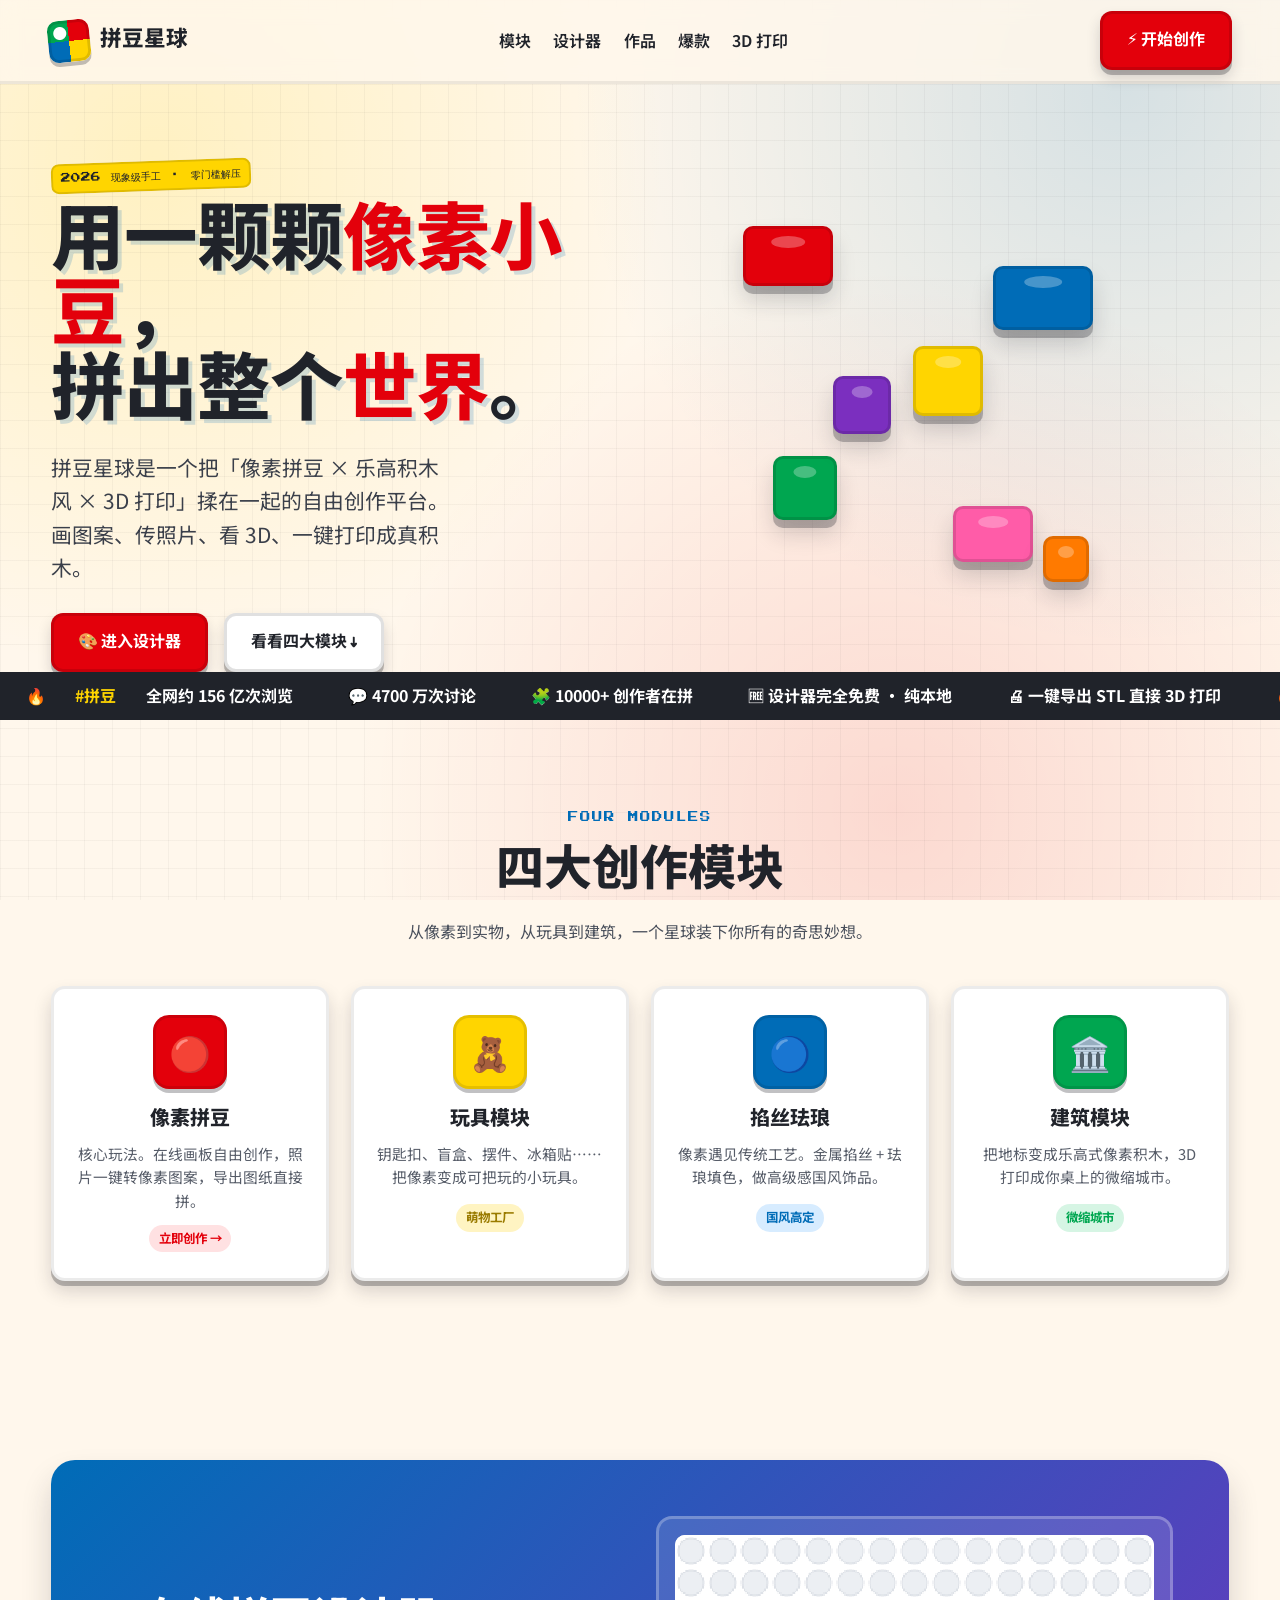
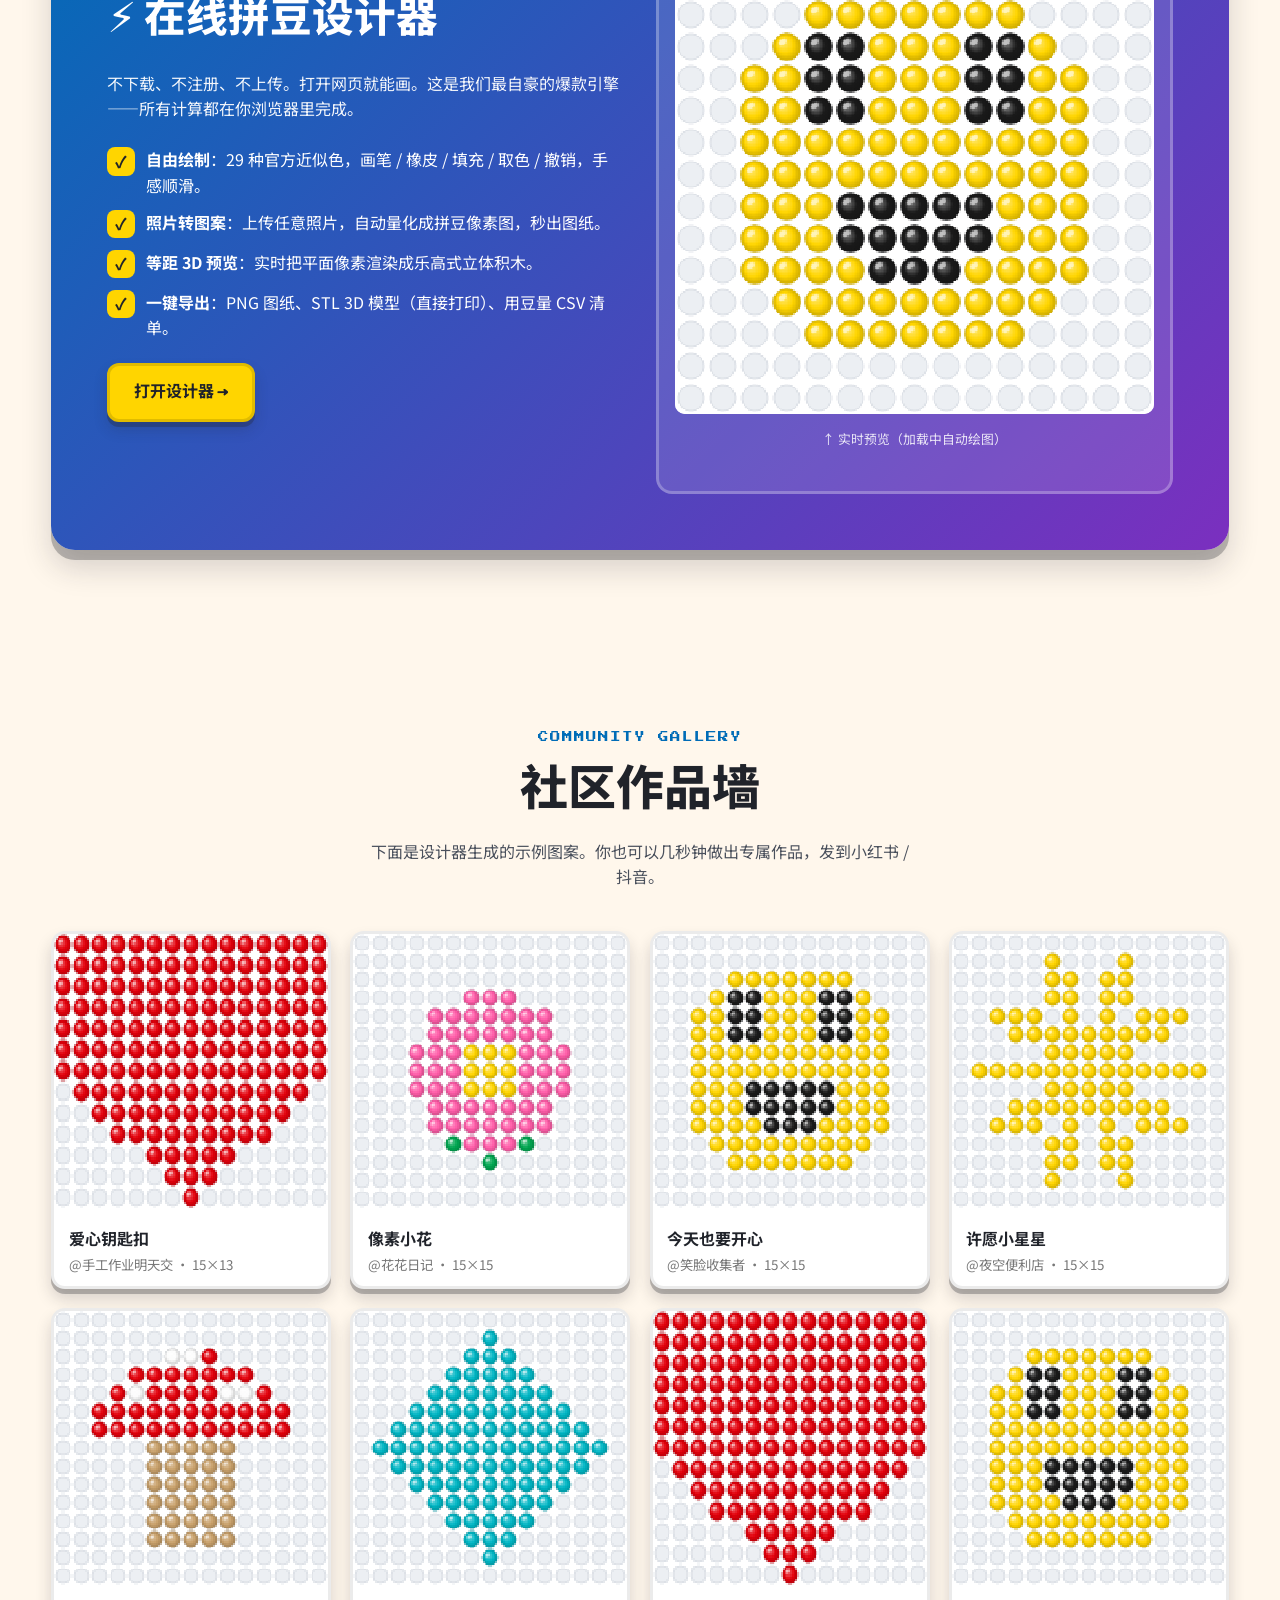
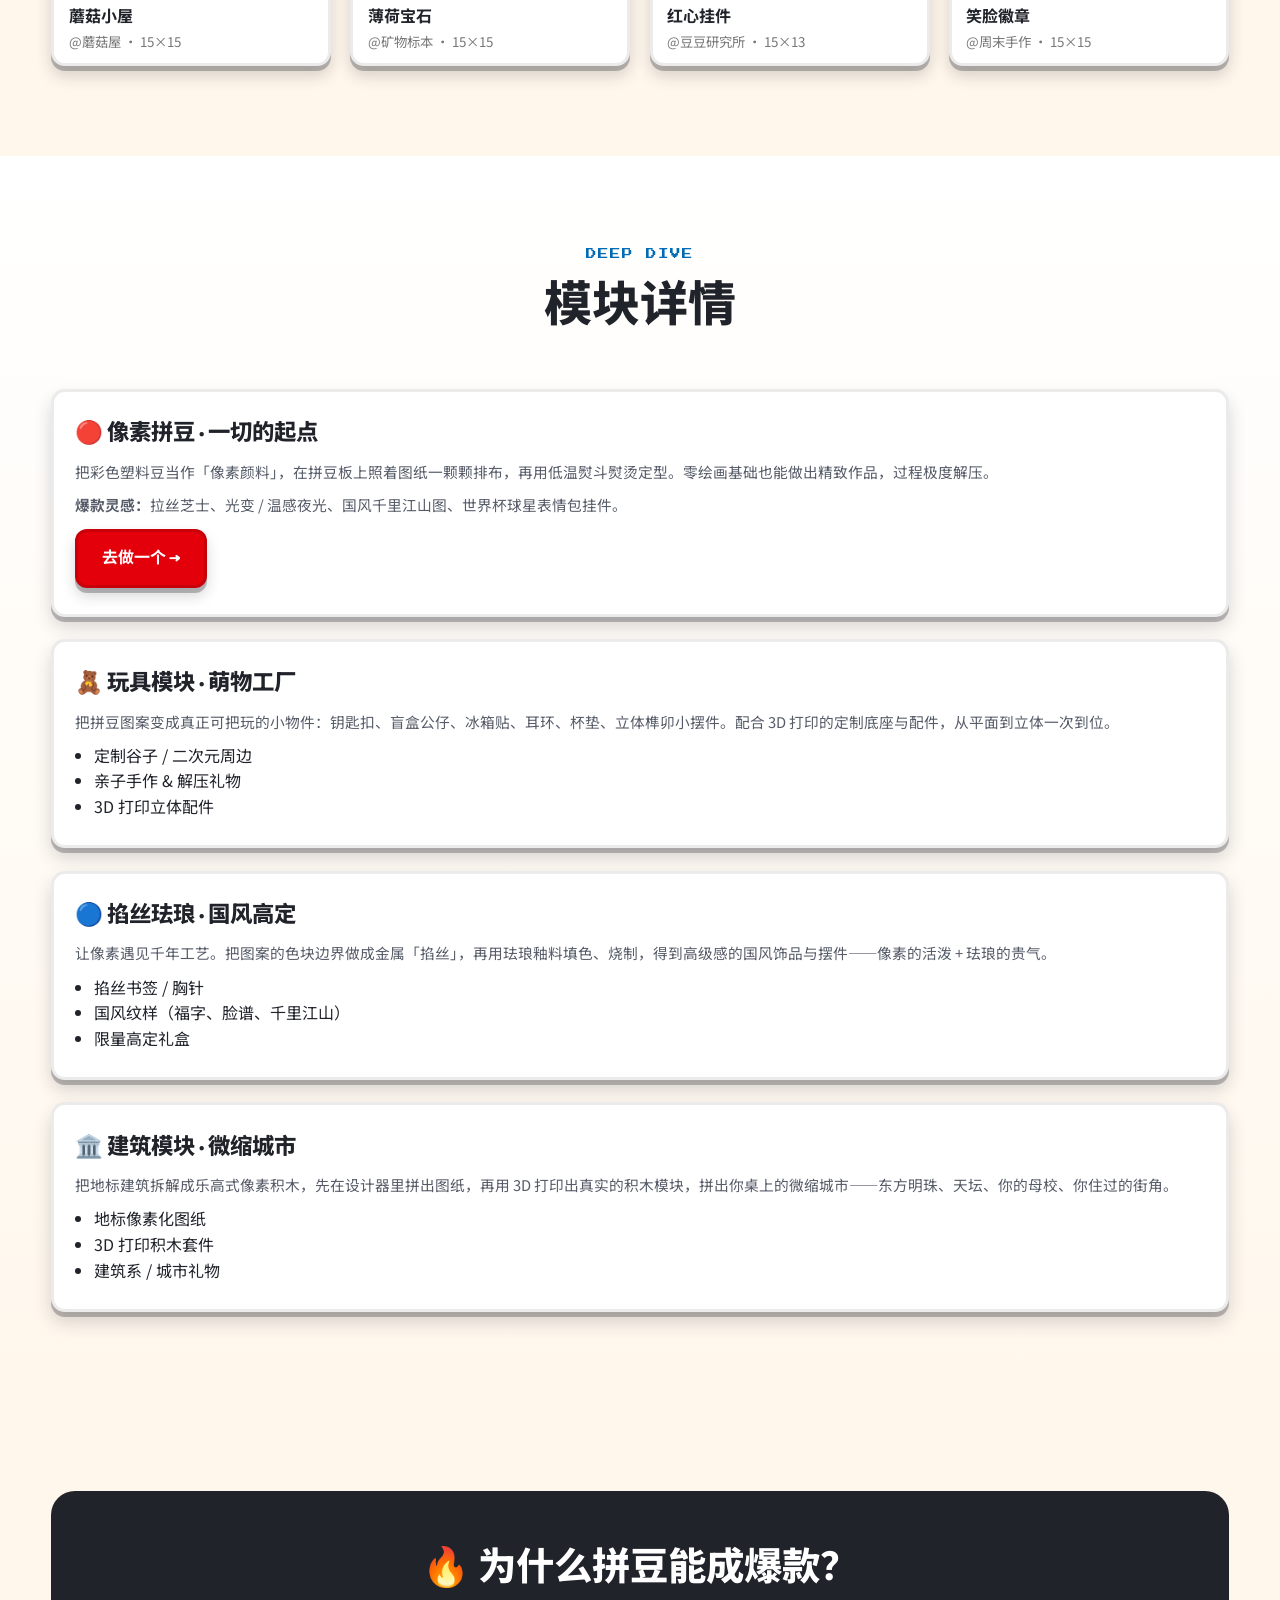
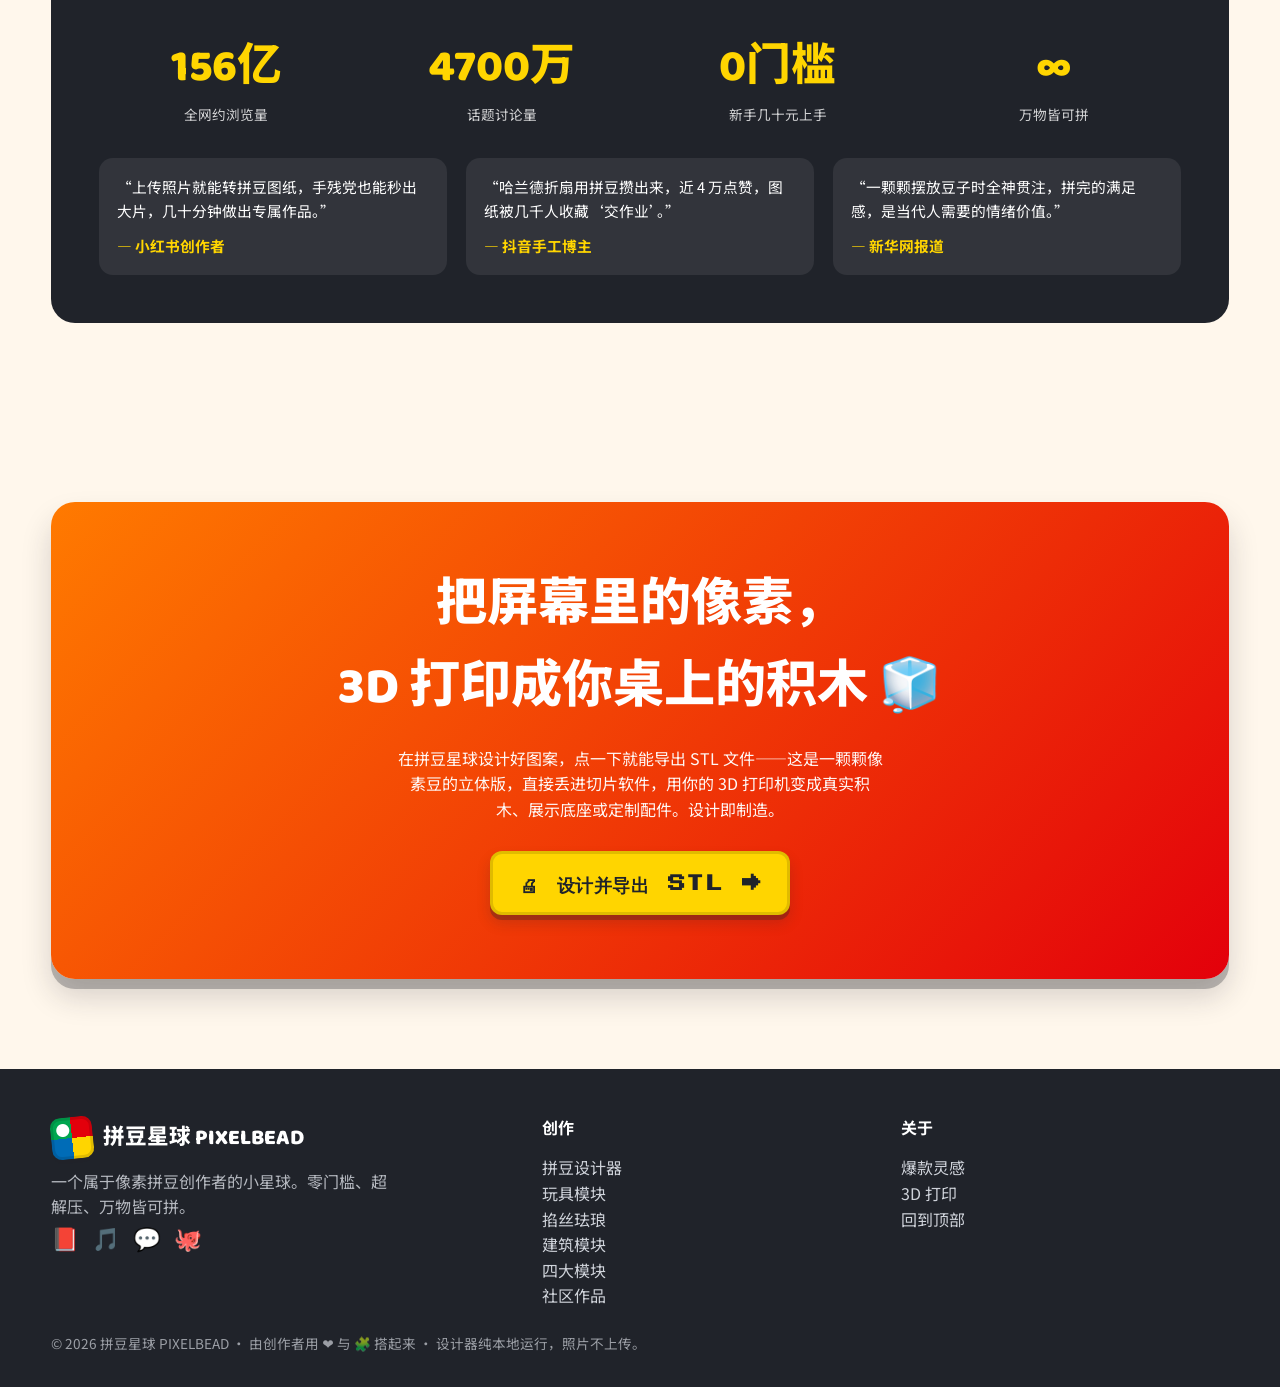
==== 200.html @ 166abf8f "chore: add Surge multi-end deploy (200.html, deploy-surge.mjs, docs)" ====
<!DOCTYPE html>
<html lang="zh-CN">
<head>
<meta charset="UTF-8">
<meta name="viewport" content="width=device-width, initial-scale=1.0">
<title>拼豆星球 PIXELBEAD · 用像素拼出整个世界</title>
<meta name="description" content="拼豆星球是一个像素拼豆 × 乐高积木风 × 3D 打印的创作者社区。在线设计拼豆图案、照片一键转像素、等距 3D 预览、导出 STL 直接 3D 打印。零门槛、超解压、万物皆可拼。">
<link rel="stylesheet" href="assets/css/style.css">
</head>
<body>

<!-- 导航 -->
<nav class="nav">
  <a class="brand" href="#top"><span class="logo"></span>拼豆星球</a>
  <div class="nav-links">
    <a href="#modules">模块</a>
    <a href="#designer">设计器</a>
    <a href="#gallery">作品</a>
    <a href="#buzz">爆款</a>
    <a href="#cta">3D 打印</a>
  </div>
  <a class="btn btn-red" href="designer.html">⚡ 开始创作</a>
</nav>

<!-- HERO -->
<header class="hero" id="top">
  <div class="wrap hero-grid">
    <div>
      <span class="hero-badge">2026 现象级手工 · 零门槛解压</span>
      <h1>用一颗颗<span class="hl">像素小豆</span>，<br>拼出整个<span class="hl">世界</span>。</h1>
      <p class="lead">拼豆星球是一个把「像素拼豆 × 乐高积木风 × 3D 打印」揉在一起的自由创作平台。画图案、传照片、看 3D、一键打印成真积木。</p>
      <div class="hero-cta">
        <a class="btn btn-red" href="designer.html">🎨 进入设计器</a>
        <a class="btn btn-ghost" href="#modules">看看四大模块 ↓</a>
      </div>
    </div>
    <div class="brick-field" aria-hidden="true">
      <div class="brick b1"></div><div class="brick b2"></div><div class="brick b3"></div>
      <div class="brick b4"></div><div class="brick b5"></div><div class="brick b6"></div>
      <div class="brick b7"></div>
    </div>
  </div>
</header>

<!-- 滚动数据条 -->
<div class="marquee">
  <div class="track">
    <span>🔥 <span class="hot">#拼豆</span> 全网约 156 亿次浏览</span>
    <span>💬 4700 万次讨论</span>
    <span>🧩 10000+ 创作者在拼</span>
    <span>🆓 设计器完全免费 · 纯本地</span>
    <span>🖨 一键导出 STL 直接 3D 打印</span>
    <span>🔥 <span class="hot">#拼豆</span> 全网约 156 亿次浏览</span>
    <span>💬 4700 万次讨论</span>
    <span>🧩 10000+ 创作者在拼</span>
    <span>🆓 设计器完全免费 · 纯本地</span>
    <span>🖨 一键导出 STL 直接 3D 打印</span>
  </div>
</div>

<!-- 四大模块 -->
<section id="modules">
  <div class="wrap">
    <div class="sec-head">
      <div class="kicker">FOUR MODULES</div>
      <h2>四大创作模块</h2>
      <p>从像素到实物，从玩具到建筑，一个星球装下你所有的奇思妙想。</p>
    </div>
    <div class="modules">
      <a class="module m-pixel" href="designer.html">
        <div class="ico">🔴</div>
        <h3>像素拼豆</h3>
        <p>核心玩法。在线画板自由创作，照片一键转像素图案，导出图纸直接拼。</p>
        <span class="tag">立即创作 →</span>
      </a>
      <a class="module m-toy" href="toys.html">
        <div class="ico">🧸</div>
        <h3>玩具模块</h3>
        <p>钥匙扣、盲盒、摆件、冰箱贴……把像素变成可把玩的小玩具。</p>
        <span class="tag">萌物工厂</span>
      </a>
      <a class="module m-cloisonne" href="cloisonne.html">
        <div class="ico">🔵</div>
        <h3>掐丝珐琅</h3>
        <p>像素遇见传统工艺。金属掐丝 + 珐琅填色，做高级感国风饰品。</p>
        <span class="tag">国风高定</span>
      </a>
      <a class="module m-arch" href="architecture.html">
        <div class="ico">🏛️</div>
        <h3>建筑模块</h3>
        <p>把地标变成乐高式像素积木，3D 打印成你桌上的微缩城市。</p>
        <span class="tag">微缩城市</span>
      </a>
    </div>
  </div>
</section>

<!-- 设计器预告 -->
<section id="designer">
  <div class="wrap">
    <div class="teaser">
      <div>
        <h2>⚡ 在线拼豆设计器</h2>
        <p>不下载、不注册、不上传。打开网页就能画。这是我们最自豪的爆款引擎——所有计算都在你浏览器里完成。</p>
        <ul class="feat">
          <li><span class="ck">✓</span><div><b>自由绘制</b>：29 种官方近似色，画笔 / 橡皮 / 填充 / 取色 / 撤销，手感顺滑。</div></li>
          <li><span class="ck">✓</span><div><b>照片转图案</b>：上传任意照片，自动量化成拼豆像素图，秒出图纸。</div></li>
          <li><span class="ck">✓</span><div><b>等距 3D 预览</b>：实时把平面像素渲染成乐高式立体积木。</div></li>
          <li><span class="ck">✓</span><div><b>一键导出</b>：PNG 图纸、STL 3D 模型（直接打印）、用豆量 CSV 清单。</div></li>
        </ul>
        <a class="btn btn-yellow" href="designer.html" style="margin-top:1.4rem">打开设计器 →</a>
      </div>
      <div class="mock">
        <canvas id="teaserCanvas" width="300" height="300"></canvas>
        <p style="text-align:center;font-size:.8rem;opacity:.85;margin-top:.5rem">↑ 实时预览（加载中自动绘图）</p>
      </div>
    </div>
  </div>
</section>

<!-- 画廊 -->
<section id="gallery">
  <div class="wrap">
    <div class="sec-head">
      <div class="kicker">COMMUNITY GALLERY</div>
      <h2>社区作品墙</h2>
      <p>下面是设计器生成的示例图案。你也可以几秒钟做出专属作品，发到小红书 / 抖音。</p>
    </div>
    <div class="gallery" id="gallery-grid"></div>
  </div>
</section>

<!-- 模块详情 -->
<section id="detail" style="background:linear-gradient(180deg,#fff,#fff7ec);">
  <div class="wrap">
    <div class="sec-head"><div class="kicker">DEEP DIVE</div><h2>模块详情</h2></div>

    <div class="module" id="detail-pixel" style="text-align:left;margin-bottom:1.4rem">
      <h3 style="font-family:var(--font-disp);font-size:1.4rem">🔴 像素拼豆 · 一切的起点</h3>
      <p style="min-height:auto">把彩色塑料豆当作「像素颜料」，在拼豆板上照着图纸一颗颗排布，再用低温熨斗熨烫定型。零绘画基础也能做出精致作品，过程极度解压。</p>
      <p style="min-height:auto;margin-top:.6rem"><b>爆款灵感：</b>拉丝芝士、光变 / 温感夜光、国风千里江山图、世界杯球星表情包挂件。</p>
      <a class="btn btn-red" href="designer.html" style="margin-top:.8rem">去做一个 →</a>
    </div>

    <div class="module" id="detail-toy" style="text-align:left;margin-bottom:1.4rem">
      <h3 style="font-family:var(--font-disp);font-size:1.4rem">🧸 玩具模块 · 萌物工厂</h3>
      <p style="min-height:auto">把拼豆图案变成真正可把玩的小物件：钥匙扣、盲盒公仔、冰箱贴、耳环、杯垫、立体榫卯小摆件。配合 3D 打印的定制底座与配件，从平面到立体一次到位。</p>
      <ul style="margin:.6rem 0 0 1.2rem"><li>定制谷子 / 二次元周边</li><li>亲子手作 & 解压礼物</li><li>3D 打印立体配件</li></ul>
    </div>

    <div class="module" id="detail-cloisonne" style="text-align:left;margin-bottom:1.4rem">
      <h3 style="font-family:var(--font-disp);font-size:1.4rem">🔵 掐丝珐琅 · 国风高定</h3>
      <p style="min-height:auto">让像素遇见千年工艺。把图案的色块边界做成金属「掐丝」，再用珐琅釉料填色、烧制，得到高级感的国风饰品与摆件——像素的活泼 + 珐琅的贵气。</p>
      <ul style="margin:.6rem 0 0 1.2rem"><li>掐丝书签 / 胸针</li><li>国风纹样（福字、脸谱、千里江山）</li><li>限量高定礼盒</li></ul>
    </div>

    <div class="module" id="detail-arch" style="text-align:left">
      <h3 style="font-family:var(--font-disp);font-size:1.4rem">🏛️ 建筑模块 · 微缩城市</h3>
      <p style="min-height:auto">把地标建筑拆解成乐高式像素积木，先在设计器里拼出图纸，再用 3D 打印出真实的积木模块，拼出你桌上的微缩城市——东方明珠、天坛、你的母校、你住过的街角。</p>
      <ul style="margin:.6rem 0 0 1.2rem"><li>地标像素化图纸</li><li>3D 打印积木套件</li><li>建筑系 / 城市礼物</li></ul>
    </div>
  </div>
</section>

<!-- 社媒爆款 -->
<section id="buzz">
  <div class="wrap">
    <div class="buzz">
      <h2>🔥 为什么拼豆能成爆款？</h2>
      <div class="stats">
        <div><div class="num">156亿</div><div class="lbl">全网约浏览量</div></div>
        <div><div class="num">4700万</div><div class="lbl">话题讨论量</div></div>
        <div><div class="num">0门槛</div><div class="lbl">新手几十元上手</div></div>
        <div><div class="num">∞</div><div class="lbl">万物皆可拼</div></div>
      </div>
      <div class="quotes">
        <div class="quote">“上传照片就能转拼豆图纸，手残党也能秒出大片，几十分钟做出专属作品。”<div class="who">— 小红书创作者</div></div>
        <div class="quote">“哈兰德折扇用拼豆攒出来，近 4 万点赞，图纸被几千人收藏‘交作业’。”<div class="who">— 抖音手工博主</div></div>
        <div class="quote">“一颗颗摆放豆子时全神贯注，拼完的满足感，是当代人需要的情绪价值。”<div class="who">— 新华网报道</div></div>
      </div>
    </div>
  </div>
</section>

<!-- CTA / 3D 打印 -->
<section id="cta" class="cta">
  <div class="wrap">
    <div class="cta-box">
      <h2>把屏幕里的像素，<br>3D 打印成你桌上的积木 🧊</h2>
      <p>在拼豆星球设计好图案，点一下就能导出 STL 文件——这是一颗颗像素豆的立体版，直接丢进切片软件，用你的 3D 打印机变成真实积木、展示底座或定制配件。设计即制造。</p>
      <a class="btn btn-yellow btn-pixel" href="designer.html">🖨 设计并导出 STL →</a>
    </div>
  </div>
</section>

<!-- 页脚 -->
<footer>
  <div class="wrap foot-grid">
    <div>
      <div class="brand" style="color:#fff;margin-bottom:.6rem"><span class="logo"></span>拼豆星球 PIXELBEAD</div>
      <p style="max-width:38ch;opacity:.85">一个属于像素拼豆创作者的小星球。零门槛、超解压、万物皆可拼。</p>
      <div class="foot-social"><span>📕</span><span>🎵</span><span>💬</span><span>🐙</span></div>
    </div>
    <div>
      <h4>创作</h4>
      <p><a href="designer.html">拼豆设计器</a></p>
      <p><a href="toys.html">玩具模块</a></p>
      <p><a href="cloisonne.html">掐丝珐琅</a></p>
      <p><a href="architecture.html">建筑模块</a></p>
      <p><a href="#modules">四大模块</a></p>
      <p><a href="#gallery">社区作品</a></p>
    </div>
    <div>
      <h4>关于</h4>
      <p><a href="#buzz">爆款灵感</a></p>
      <p><a href="#cta">3D 打印</a></p>
      <p><a href="#top">回到顶部</a></p>
    </div>
  </div>
  <div class="wrap"><p class="small">© 2026 拼豆星球 PIXELBEAD · 由创作者用 ❤ 与 🧩 搭起来 · 设计器纯本地运行，照片不上传。</p></div>
</footer>

<script src="assets/js/bead-core.js"></script>
<script src="assets/js/patterns.js"></script>
<script src="assets/js/main.js"></script>
</body>
</html>
---- assets/css/style.css ----
/* =========================================================
   拼豆星球 PIXELBEAD — 乐高积木风主题
   ========================================================= */
@import url('https://fonts.googleapis.com/css2?family=Baloo+2:wght@500;600;700;800&family=Noto+Sans+SC:wght@400;500;700;900&family=Press+Start+2P&display=swap');

:root{
  /* 积木主色板 */
  --brick-red:    #E3000B;
  --brick-yellow: #FFD500;
  --brick-blue:   #006CB7;
  --brick-green:  #00A650;
  --brick-orange: #FF7A00;
  --brick-pink:   #FF5CA8;
  --brick-purple: #7B2FBF;
  --brick-cyan:   #00B6C4;
  --ink:          #20232A;
  --paper:        #FFF7EC;
  --paper-2:      #FFEFD6;
  --cream:        #FFF1D6;
  --shadow:       rgba(32,35,42,.18);
  --shadow-hard:  rgba(32,35,42,.28);

  --radius: 14px;
  --font-disp: 'Baloo 2','Noto Sans SC',system-ui,sans-serif;
  --font-body: 'Noto Sans SC',system-ui,'PingFang SC','Microsoft YaHei',sans-serif;
  --font-pixel: 'Press Start 2P',monospace;
}

*{ box-sizing:border-box; margin:0; padding:0; }
html{ scroll-behavior:smooth; }
body{
  font-family:var(--font-body);
  color:var(--ink);
  background:
    radial-gradient(circle at 12% 18%, rgba(255,213,0,.18), transparent 38%),
    radial-gradient(circle at 88% 10%, rgba(0,108,183,.16), transparent 40%),
    radial-gradient(circle at 70% 90%, rgba(227,0,11,.12), transparent 45%),
    var(--paper);
  background-attachment:fixed;
  line-height:1.6;
  overflow-x:hidden;
}
/* 像素网格底纹 */
body::before{
  content:"";
  position:fixed; inset:0; z-index:-1; pointer-events:none;
  background-image:
    linear-gradient(rgba(32,35,42,.04) 1px, transparent 1px),
    linear-gradient(90deg, rgba(32,35,42,.04) 1px, transparent 1px);
  background-size:28px 28px;
}

a{ color:inherit; text-decoration:none; }
img{ max-width:100%; display:block; }

/* ---------- 通用积木块 ---------- */
.block{
  background:var(--brick-red);
  border-radius:var(--radius);
  border:3px solid rgba(0,0,0,.10);
  box-shadow: 0 6px 0 var(--shadow-hard), 0 10px 18px var(--shadow);
  position:relative;
}
/* 乐高凸点 */
.stud::before, .stud::after{
  content:""; position:absolute; top:8px; width:18px; height:18px;
  background:rgba(255,255,255,.30); border-radius:50%;
  box-shadow:inset 0 2px 3px rgba(0,0,0,.18);
}
.stud::before{ left:18px; } .stud::after{ right:18px; }

/* ---------- 按钮 ---------- */
.btn{
  display:inline-flex; align-items:center; gap:.5em;
  font-family:var(--font-disp); font-weight:700; font-size:1rem;
  padding:.85em 1.5em; border-radius:12px; cursor:pointer;
  border:3px solid rgba(0,0,0,.12); color:#fff;
  background:var(--brick-blue);
  box-shadow:0 5px 0 var(--shadow-hard), 0 8px 14px var(--shadow);
  transition:transform .08s ease, box-shadow .08s ease;
  user-select:none;
}
.btn:hover{ transform:translateY(-2px); }
.btn:active{ transform:translateY(4px); box-shadow:0 1px 0 var(--shadow-hard), 0 3px 6px var(--shadow); }
.btn-red{ background:var(--brick-red); }
.btn-yellow{ background:var(--brick-yellow); color:var(--ink); }
.btn-green{ background:var(--brick-green); }
.btn-orange{ background:var(--brick-orange); }
.btn-ghost{ background:#fff; color:var(--ink); }
.btn-pixel{ font-family:var(--font-pixel); font-size:.72rem; letter-spacing:.5px; }

/* ---------- 导航 ---------- */
.nav{
  position:sticky; top:0; z-index:50;
  display:flex; align-items:center; justify-content:space-between;
  padding:.7rem clamp(1rem,4vw,3rem);
  background:rgba(255,247,236,.85); backdrop-filter:blur(10px);
  border-bottom:3px solid rgba(32,35,42,.08);
}
.brand{ display:flex; align-items:center; gap:.6rem; font-family:var(--font-disp); font-weight:800; font-size:1.35rem; }
.brand .logo{
  width:42px; height:42px; border-radius:10px;
  background:
    radial-gradient(circle at 30% 30%, #fff 0 6px, transparent 7px),
    conic-gradient(var(--brick-red) 0 25%, var(--brick-yellow) 0 50%, var(--brick-blue) 0 75%, var(--brick-green) 0);
  box-shadow:0 4px 0 var(--shadow-hard), inset 0 0 0 3px rgba(0,0,0,.12);
  transform:rotate(-6deg);
}
.nav-links{ display:flex; align-items:center; gap:1.4rem; font-weight:600; }
.nav-links a{ position:relative; padding:.3rem 0; }
.nav-links a:hover{ color:var(--brick-red); }
.nav-toggle{ display:none; }

/* ---------- 容器 ---------- */
.wrap{ width:min(1180px,92vw); margin:0 auto; }
section{ padding:clamp(3rem,7vw,6rem) 0; }

/* ---------- HERO ---------- */
.hero{ position:relative; overflow:hidden; padding-top:clamp(3rem,6vw,5rem); }
.hero-grid{
  display:grid; grid-template-columns:1.1fr .9fr; gap:2rem; align-items:center;
}
.hero h1{
  font-family:var(--font-disp); font-weight:800;
  font-size:clamp(2.6rem,6vw,4.6rem); line-height:1.02; letter-spacing:-1px;
  text-shadow:4px 4px 0 rgba(0,108,183,.18);
}
.hero h1 .hl{ color:var(--brick-red); }
.hero p.lead{ font-size:clamp(1.05rem,2vw,1.3rem); margin:1.2rem 0 1.8rem; color:#3a3f4a; max-width:34ch; }
.hero-cta{ display:flex; gap:1rem; flex-wrap:wrap; }
.hero-badge{
  display:inline-block; font-family:var(--font-pixel); font-size:.62rem;
  background:var(--brick-yellow); color:var(--ink); padding:.5em .8em; border-radius:8px;
  border:2px solid rgba(0,0,0,.12); transform:rotate(-2deg); margin-bottom:1rem;
}

/* 漂浮积木 */
.brick-field{ position:relative; height:420px; }
.brick{ position:absolute; border-radius:10px; border:3px solid rgba(0,0,0,.12);
  box-shadow:0 8px 0 var(--shadow-hard), 0 14px 22px var(--shadow); }
.brick::after{ content:""; position:absolute; top:7px; left:50%; transform:translateX(-50%);
  width:40%; height:12px; background:rgba(255,255,255,.28); border-radius:50%; }
.b1{ width:90px; height:60px; background:var(--brick-red); top:20px; left:30px; animation:float1 6s ease-in-out infinite; }
.b2{ width:70px; height:70px; background:var(--brick-yellow); top:140px; left:200px; animation:float2 7s ease-in-out infinite; }
.b3{ width:100px; height:64px; background:var(--brick-blue); top:60px; left:280px; animation:float1 5.5s ease-in-out infinite reverse; }
.b4{ width:64px; height:64px; background:var(--brick-green); top:250px; left:60px; animation:float2 6.5s ease-in-out infinite; }
.b5{ width:80px; height:56px; background:var(--brick-pink); top:300px; left:240px; animation:float1 6.8s ease-in-out infinite; }
.b6{ width:58px; height:58px; background:var(--brick-purple); top:170px; left:120px; animation:float2 5s ease-in-out infinite reverse; }
.b7{ width:46px; height:46px; background:var(--brick-orange); top:330px; left:330px; animation:float1 7.5s ease-in-out infinite; }
@keyframes float1{ 0%,100%{ transform:translateY(0) rotate(-4deg);} 50%{ transform:translateY(-22px) rotate(4deg);} }
@keyframes float2{ 0%,100%{ transform:translateY(0) rotate(3deg);} 50%{ transform:translateY(18px) rotate(-5deg);} }

/* 滚动数据条 */
.marquee{ background:var(--ink); color:#fff; overflow:hidden; padding:.7rem 0; white-space:nowrap; }
.marquee .track{ display:inline-block; animation:scroll 22s linear infinite; font-weight:700; }
.marquee .track span{ margin:0 1.6rem; }
.marquee .hot{ color:var(--brick-yellow); }
@keyframes scroll{ from{ transform:translateX(0);} to{ transform:translateX(-50%);} }

/* ---------- 区块标题 ---------- */
.sec-head{ text-align:center; margin-bottom:2.6rem; }
.sec-head .kicker{ font-family:var(--font-pixel); font-size:.66rem; color:var(--brick-blue); letter-spacing:1px; }
.sec-head h2{ font-family:var(--font-disp); font-weight:800; font-size:clamp(1.9rem,4vw,3rem); margin:.5rem 0; }
.sec-head p{ color:#4a505c; max-width:60ch; margin:.4rem auto 0; }

/* ---------- 模块卡片 ---------- */
.modules{ display:grid; grid-template-columns:repeat(4,1fr); gap:1.4rem; }
.module{
  background:#fff; border-radius:var(--radius); border:3px solid rgba(0,0,0,.08);
  padding:1.6rem 1.3rem; text-align:center; cursor:pointer;
  box-shadow:0 5px 0 var(--shadow-hard), 0 10px 18px var(--shadow);
  transition:transform .15s ease, box-shadow .15s ease;
  position:relative; overflow:hidden;
}
.module:hover{ transform:translateY(-6px) rotate(-.6deg); }
.module .ico{ width:74px; height:74px; margin:0 auto .9rem; border-radius:16px; display:grid; place-items:center;
  font-size:2.1rem; box-shadow:0 4px 0 var(--shadow-hard), inset 0 0 0 3px rgba(0,0,0,.10); }
.module h3{ font-family:var(--font-disp); font-weight:800; font-size:1.25rem; margin-bottom:.4rem; }
.module p{ font-size:.92rem; color:#565c68; min-height:3.4em; }
.module .tag{ display:inline-block; margin-top:.8rem; font-size:.78rem; font-weight:700; padding:.3em .8em; border-radius:20px; }
.m-pixel  .ico{ background:var(--brick-red); color:#fff; }   .m-pixel  .tag{ background:#ffe1e2; color:var(--brick-red); }
.m-toy    .ico{ background:var(--brick-yellow); color:var(--ink);} .m-toy    .tag{ background:#fff4c2; color:#9a7b00; }
.m-cloisonne .ico{ background:var(--brick-blue); color:#fff; }  .m-cloisonne .tag{ background:#d7ecff; color:var(--brick-blue); }
.m-arch   .ico{ background:var(--brick-green); color:#fff; }   .m-arch   .tag{ background:#d6f5e4; color:var(--brick-green); }

/* ---------- 设计器预告 ---------- */
.teaser{ background:linear-gradient(135deg,var(--brick-blue),var(--brick-purple)); color:#fff; border-radius:24px;
  padding:clamp(2rem,5vw,3.5rem); display:grid; grid-template-columns:1fr 1fr; gap:2rem; align-items:center;
  box-shadow:0 10px 0 var(--shadow-hard), 0 18px 30px var(--shadow); }
.teaser h2{ font-family:var(--font-disp); font-weight:800; font-size:clamp(1.8rem,3.5vw,2.6rem); }
.teaser p{ margin:1rem 0 1.6rem; opacity:.95; }
.teaser .feat{ list-style:none; display:grid; gap:.7rem; }
.teaser .feat li{ display:flex; gap:.7rem; align-items:flex-start; }
.teaser .feat .ck{ background:var(--brick-yellow); color:var(--ink); border-radius:8px; padding:.1em .5em; font-weight:800; }
.teaser .mock{ background:rgba(255,255,255,.12); border-radius:16px; padding:1rem; border:3px solid rgba(255,255,255,.25); }
.teaser .mock canvas{ width:100%; border-radius:10px; background:#fff; image-rendering:pixelated; }

/* ---------- 画廊 ---------- */
.gallery{ display:grid; grid-template-columns:repeat(4,1fr); gap:1.2rem; }
.art-card{ background:#fff; border-radius:14px; border:3px solid rgba(0,0,0,.08); overflow:hidden;
  box-shadow:0 5px 0 var(--shadow-hard), 0 10px 16px var(--shadow); transition:transform .15s ease; }
.art-card:hover{ transform:translateY(-5px) rotate(.5deg); }
.art-card canvas{ width:100%; image-rendering:pixelated; background:#fafafa; aspect-ratio:1; }
.art-card .meta{ padding:.7rem .9rem; }
.art-card .meta b{ font-family:var(--font-disp); }
.art-card .meta small{ color:#777; display:block; }

/* ---------- 社媒爆款条 ---------- */
.buzz{ background:var(--ink); color:#fff; border-radius:24px; padding:clamp(2rem,5vw,3rem); }
.buzz h2{ font-family:var(--font-disp); font-weight:800; font-size:clamp(1.7rem,3.5vw,2.4rem); text-align:center; }
.buzz .stats{ display:grid; grid-template-columns:repeat(4,1fr); gap:1.4rem; margin:2rem 0; text-align:center; }
.buzz .stats .num{ font-family:var(--font-disp); font-weight:800; font-size:clamp(1.8rem,4vw,2.8rem); color:var(--brick-yellow); }
.buzz .stats .lbl{ font-size:.85rem; opacity:.8; }
.buzz .quotes{ display:grid; grid-template-columns:repeat(3,1fr); gap:1.2rem; }
.quote{ background:rgba(255,255,255,.08); border-radius:14px; padding:1.1rem; font-size:.92rem; }
.quote .who{ margin-top:.7rem; font-weight:700; color:var(--brick-yellow); }

/* ---------- CTA / 3D打印 ---------- */
.cta{ text-align:center; }
.cta-box{ background:linear-gradient(135deg,var(--brick-orange),var(--brick-red)); color:#fff; border-radius:24px;
  padding:clamp(2.4rem,6vw,4rem); box-shadow:0 10px 0 var(--shadow-hard), 0 18px 30px var(--shadow); }
.cta-box h2{ font-family:var(--font-disp); font-weight:800; font-size:clamp(2rem,4.5vw,3.2rem); }
.cta-box p{ max-width:54ch; margin:1rem auto 1.8rem; opacity:.96; }
.cta-box .btn-yellow{ font-size:1.1rem; }

/* ---------- 页脚 ---------- */
footer{ background:var(--ink); color:#cfd3da; padding:3rem 0 2rem; }
.foot-grid{ display:grid; grid-template-columns:1.4fr 1fr 1fr; gap:2rem; }
footer h4{ color:#fff; font-family:var(--font-disp); margin-bottom:.8rem; }
footer a:hover{ color:var(--brick-yellow); }
footer .small{ font-size:.85rem; opacity:.7; margin-top:1.5rem; }
.foot-social{ display:flex; gap:.8rem; font-size:1.4rem; }

/* =========================================================
   设计器页面 designer.html
   ========================================================= */
.designer-nav{ position:sticky; top:0; z-index:30; display:flex; align-items:center; justify-content:space-between;
  padding:.7rem clamp(1rem,3vw,2rem); background:rgba(255,247,236,.92); backdrop-filter:blur(8px);
  border-bottom:3px solid rgba(32,35,42,.08); }
.designer-wrap{ display:grid; grid-template-columns:230px 1fr 320px; gap:1.2rem; padding:1.2rem clamp(1rem,3vw,2rem) 3rem; align-items:start; }
.panel{ background:#fff; border-radius:14px; border:3px solid rgba(0,0,0,.08); padding:1rem;
  box-shadow:0 4px 0 var(--shadow-hard), 0 8px 14px var(--shadow); }
.panel h4{ font-family:var(--font-disp); font-weight:800; font-size:1.05rem; margin-bottom:.7rem; display:flex; align-items:center; gap:.4rem; }
.tool-row{ display:grid; grid-template-columns:repeat(3,1fr); gap:.5rem; margin-bottom:.9rem; }
.tool{ display:flex; flex-direction:column; align-items:center; gap:.2rem; padding:.55rem .2rem; border-radius:10px;
  border:2px solid rgba(0,0,0,.12); background:var(--paper); cursor:pointer; font-size:.72rem; font-weight:700; transition:.1s; }
.tool:hover{ background:var(--paper-2); }
.tool.active{ background:var(--brick-blue); color:#fff; border-color:rgba(0,0,0,.2); }
.tool .gi{ font-size:1.2rem; }

.palette{ display:grid; grid-template-columns:repeat(7,1fr); gap:.35rem; }
.swatch{ aspect-ratio:1; border-radius:8px; cursor:pointer; border:2px solid rgba(0,0,0,.18);
  box-shadow:inset 0 -3px 0 rgba(0,0,0,.18), inset 0 2px 2px rgba(255,255,255,.4); position:relative; }
.swatch.active{ outline:3px solid var(--ink); outline-offset:1px; transform:scale(1.06); }

.preset-row{ display:flex; flex-wrap:wrap; gap:.4rem; }
.preset-chip{ font-size:.74rem; font-weight:700; padding:.35em .7em; border-radius:20px; border:2px solid rgba(0,0,0,.12);
  background:var(--paper); cursor:pointer; }
.preset-chip:hover{ background:var(--brick-yellow); }

.canvas-stage{ background:#fff; border-radius:14px; border:3px solid rgba(0,0,0,.1); padding:1rem;
  box-shadow:0 4px 0 var(--shadow-hard), 0 8px 14px var(--shadow); display:flex; flex-direction:column; align-items:center; gap:.8rem; }
#beadCanvas{ image-rendering:pixelated; border-radius:8px; background:
  repeating-conic-gradient(#f3f3f3 0 25%, #fff 0 50%) 0 0/28px 28px; cursor:crosshair; touch-action:none; max-width:100%; }
.stage-tools{ display:flex; gap:.6rem; flex-wrap:wrap; align-items:center; justify-content:center; }
.mini-select{ font-family:var(--font-body); font-weight:700; padding:.4em .6em; border-radius:8px; border:2px solid rgba(0,0,0,.15); background:#fff; }

.export-list{ display:grid; gap:.6rem; }
.export-btn{ width:100%; text-align:left; display:flex; justify-content:space-between; align-items:center;
  padding:.7em .9em; border-radius:10px; border:2px solid rgba(0,0,0,.12); background:var(--paper); cursor:pointer; font-weight:700; }
.export-btn:hover{ background:var(--brick-green); color:#fff; }
.export-btn small{ opacity:.7; font-weight:500; }

.stat-grid{ display:grid; grid-template-columns:1fr 1fr; gap:.6rem; margin-bottom:1rem; }
.stat{ background:var(--paper); border-radius:10px; padding:.7rem; text-align:center; border:2px solid rgba(0,0,0,.08); }
.stat .n{ font-family:var(--font-disp); font-weight:800; font-size:1.4rem; color:var(--brick-red); }
.stat .l{ font-size:.74rem; color:#666; }

#isoCanvas{ width:100%; background:linear-gradient(180deg,#fbfbff,#eef1f6); border-radius:10px; border:2px solid rgba(0,0,0,.08); }

.bead-table{ width:100%; border-collapse:collapse; font-size:.8rem; margin-top:.6rem; }
.bead-table th,.bead-table td{ padding:.35em .4em; text-align:left; border-bottom:1px solid #eee; }
.bead-table .dot{ display:inline-block; width:12px; height:12px; border-radius:3px; margin-right:.4em; vertical-align:-1px; border:1px solid rgba(0,0,0,.2); }
.hidden-file{ display:none; }

.hint{ font-size:.8rem; color:#777; margin-top:.4rem; }
.toast{ position:fixed; bottom:24px; left:50%; transform:translateX(-50%) translateY(20px); background:var(--ink); color:#fff;
  padding:.8em 1.4em; border-radius:12px; font-weight:700; opacity:0; transition:.25s; z-index:99; pointer-events:none; }
.toast.show{ opacity:1; transform:translateX(-50%) translateY(0); }

/* ---------- 响应式 ---------- */
@media(max-width:960px){
  .hero-grid{ grid-template-columns:1fr; }
  .brick-field{ height:300px; }
  .modules{ grid-template-columns:repeat(2,1fr); }
  .gallery{ grid-template-columns:repeat(2,1fr); }
  .buzz .stats{ grid-template-columns:repeat(2,1fr); }
  .buzz .quotes{ grid-template-columns:1fr; }
  .teaser{ grid-template-columns:1fr; }
  .designer-wrap{ grid-template-columns:1fr; }
  .foot-grid{ grid-template-columns:1fr; }
}
@media(max-width:560px){
  .nav-links{ display:none; }
  .modules{ grid-template-columns:1fr; }
  .gallery{ grid-template-columns:1fr 1fr; }
}

/* 滚动揭示动画 */
.reveal{ opacity:0; transform:translateY(26px); transition:opacity .6s ease, transform .6s ease; }
.reveal.in{ opacity:1; transform:none; }
@media (prefers-reduced-motion: reduce){ .reveal{ opacity:1; transform:none; } }

/* =========================================================
   模块独立页面 module pages
   ========================================================= */
.subhero{ position:relative; overflow:hidden; padding-top:clamp(2rem,5vw,4rem); padding-bottom:clamp(2rem,5vw,4rem); }
.subhero-grid{ display:grid; grid-template-columns:1.05fr .95fr; gap:2rem; align-items:center; }
.subhero .hero-badge{ background:var(--accent,#FFD500); color:var(--ink); }
.subhero h1{ font-family:var(--font-disp); font-weight:800; font-size:clamp(2.2rem,5vw,3.8rem); line-height:1.05; text-shadow:4px 4px 0 rgba(0,108,183,.14); }
.subhero h1 .hl{ color:var(--accent,#E3000B); }
.subhero .lead{ font-size:clamp(1.02rem,2vw,1.22rem); margin:1.1rem 0 1.6rem; color:#3a3f4a; max-width:36ch; }
.subhero-media{ display:flex; justify-content:center; }
.subhero-img{ width:100%; max-width:520px; border-radius:20px; border:3px solid rgba(0,0,0,.1); box-shadow:0 10px 0 var(--shadow-hard), 0 18px 30px var(--shadow); background:#fff; }

.crumb{ font-size:.9rem; font-weight:600; color:#6a7080; padding:1rem 0 0; }
.crumb a:hover{ color:var(--brick-red); }

.art-row{ display:grid; grid-template-columns:repeat(3,1fr); gap:1.4rem; }
.art-fig{ margin:0; background:#fff; border-radius:16px; border:3px solid rgba(0,0,0,.08); overflow:hidden; box-shadow:0 5px 0 var(--shadow-hard), 0 10px 16px var(--shadow); transition:transform .15s ease; }
.art-fig:hover{ transform:translateY(-6px) rotate(-.5deg); }
.art-fig img{ width:100%; display:block; background:#fafafa; }
.art-fig figcaption{ padding:.8rem 1rem; }
.art-fig figcaption b{ font-family:var(--font-disp); font-size:1.05rem; }
.art-fig figcaption small{ display:block; color:#888; margin-top:.2rem; }

.feat-sec{ background:linear-gradient(180deg,#fff,#fff7ec); }
.feat-grid{ display:grid; grid-template-columns:repeat(4,1fr); gap:1.2rem; }
.feat-card{ background:#fff; border-radius:16px; border:3px solid rgba(0,0,0,.08); padding:1.4rem 1.2rem; box-shadow:0 5px 0 var(--shadow-hard), 0 10px 16px var(--shadow); }
.feat-card .ico{ font-size:2rem; }
.feat-card h3{ font-family:var(--font-disp); font-weight:800; margin:.5rem 0 .4rem; font-size:1.15rem; }
.feat-card p{ font-size:.92rem; color:#565c68; }

@media(max-width:960px){
  .subhero-grid{ grid-template-columns:1fr; }
  .art-row{ grid-template-columns:1fr 1fr; }
  .feat-grid{ grid-template-columns:1fr 1fr; }
}
@media(max-width:560px){
  .art-row{ grid-template-columns:1fr; }
  .feat-grid{ grid-template-columns:1fr; }
}
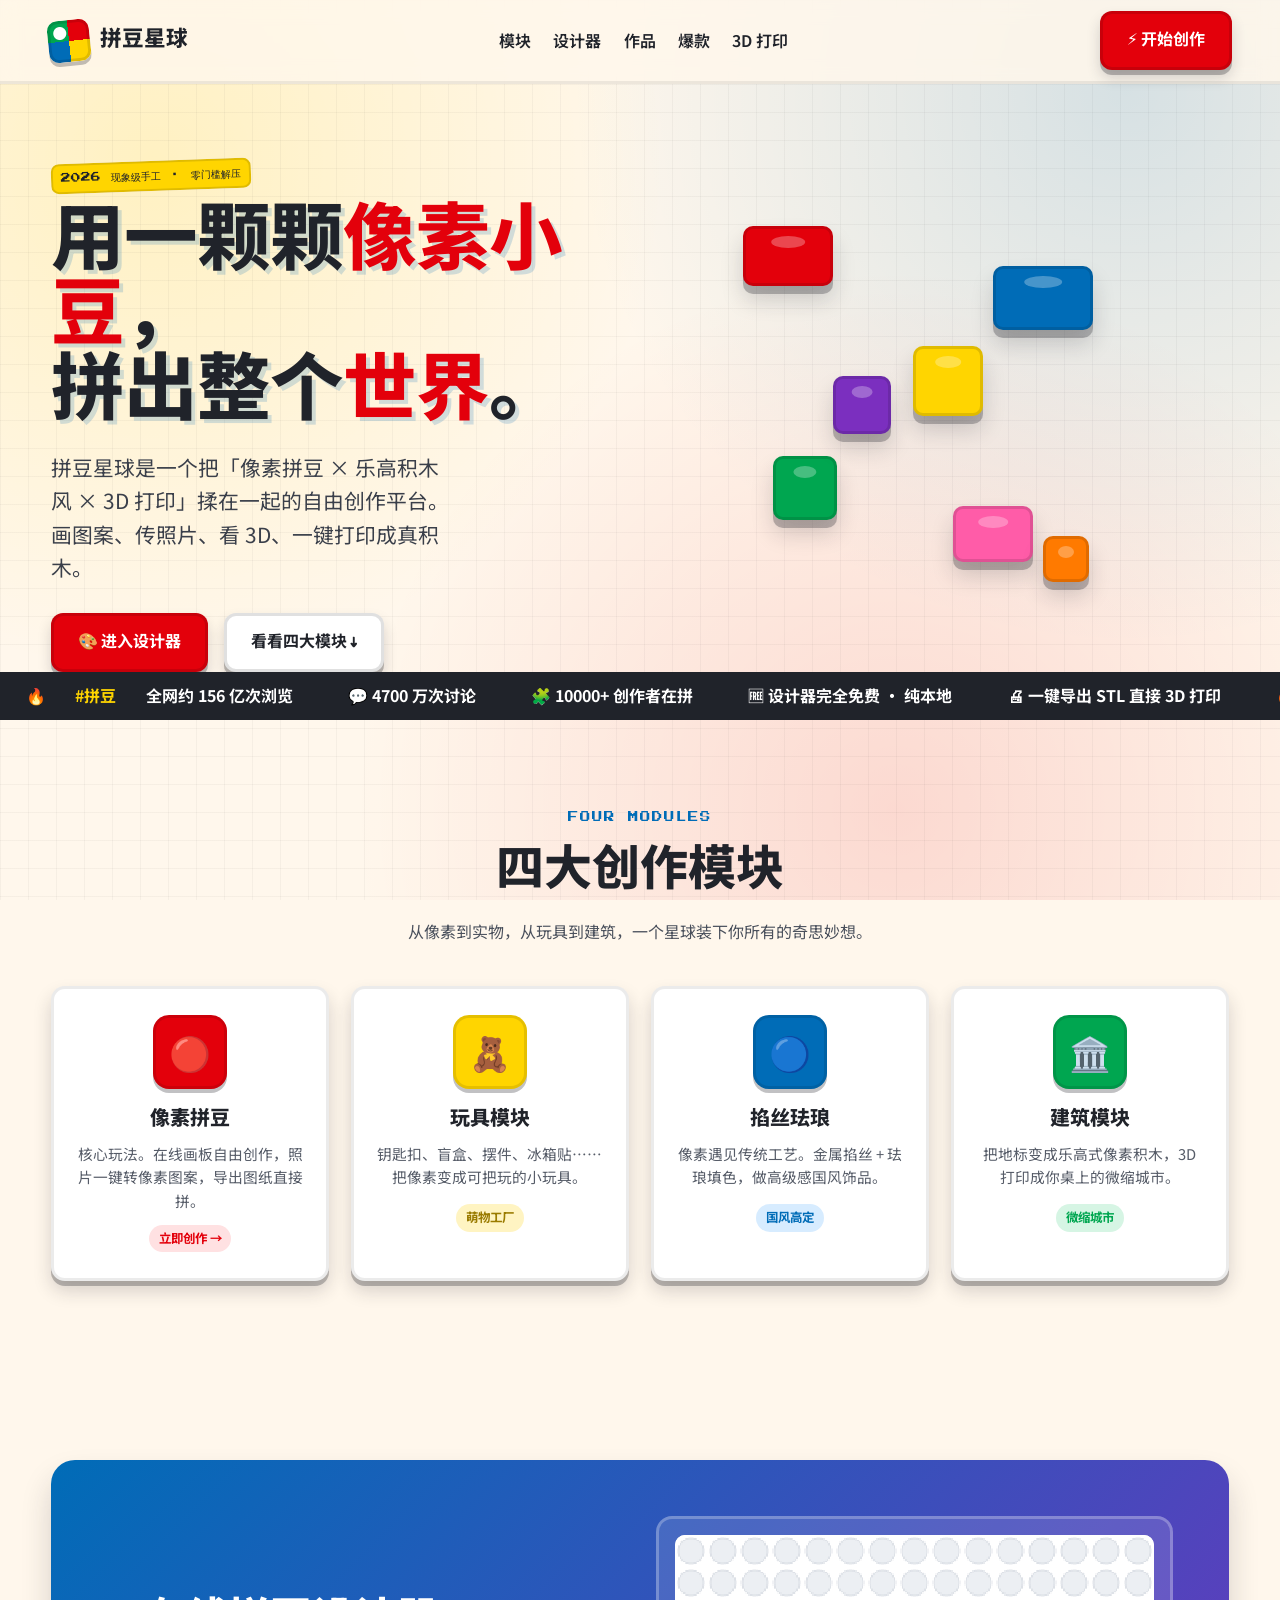
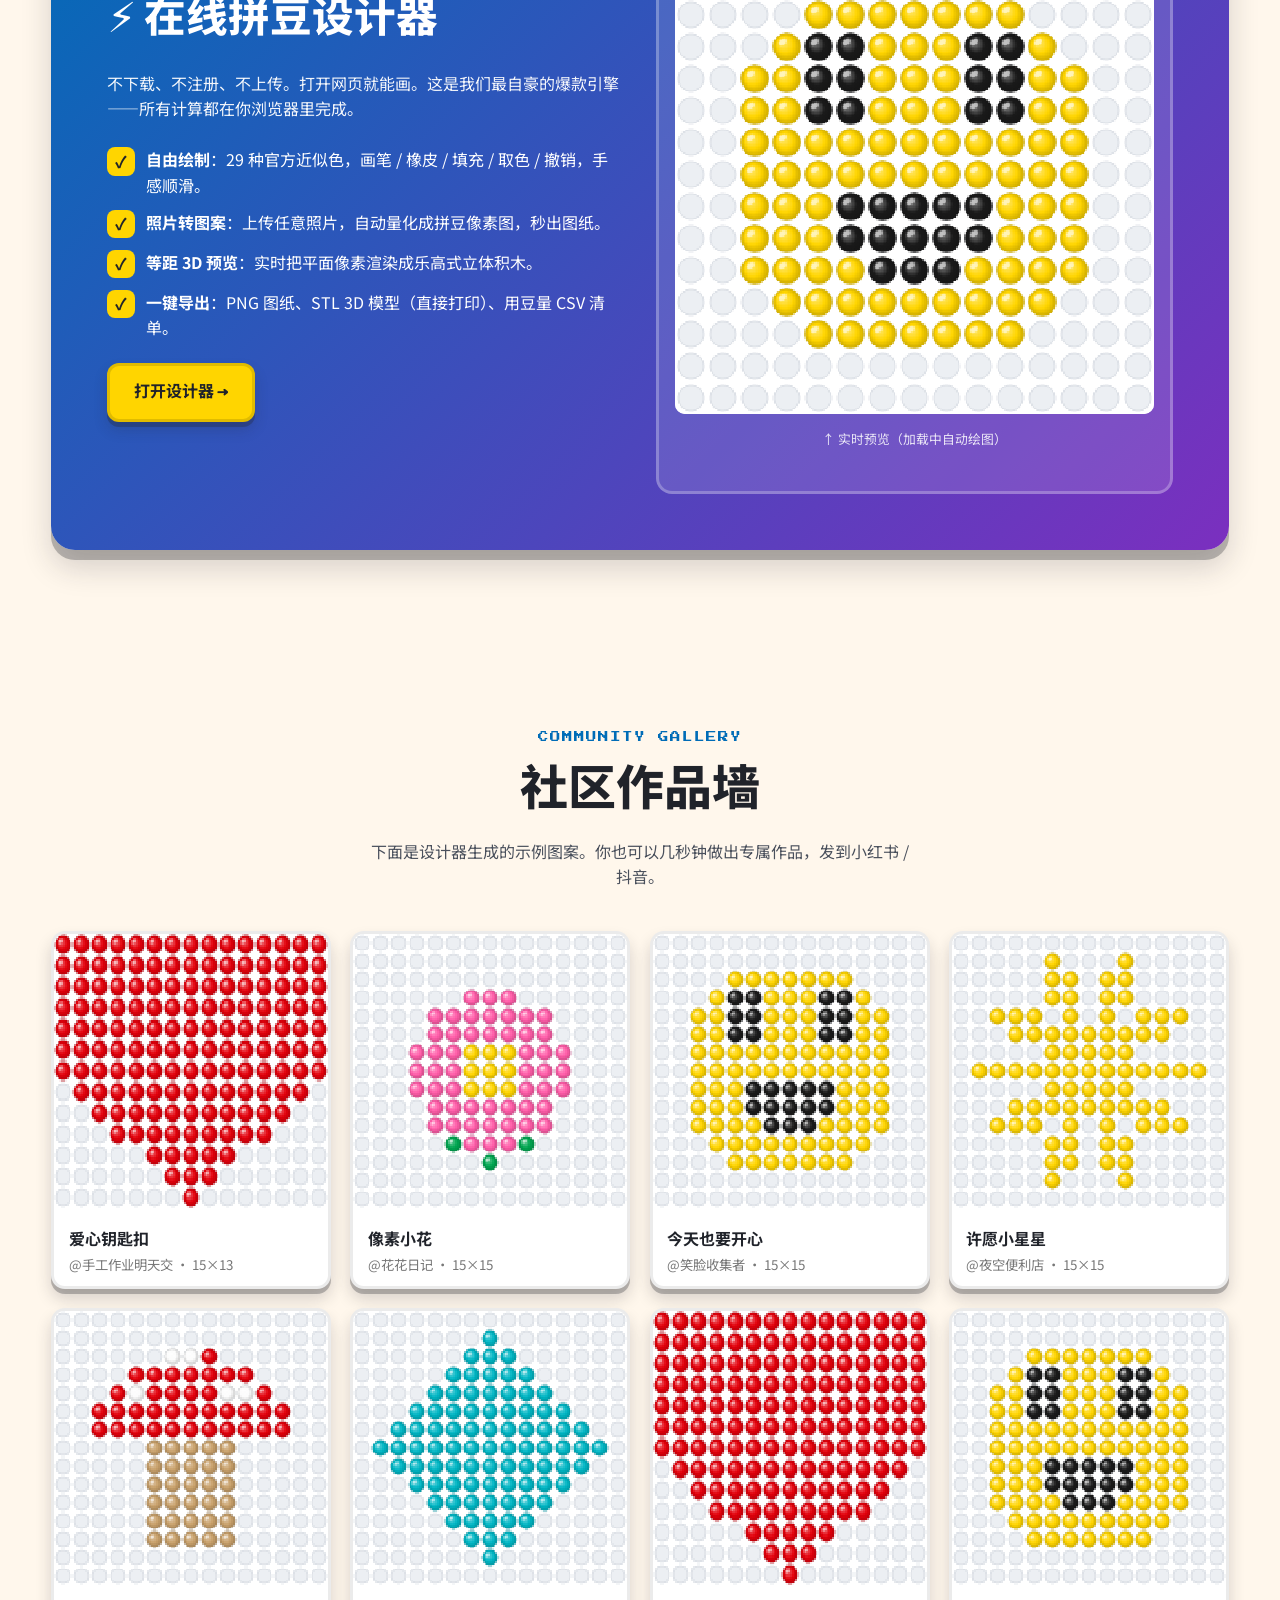
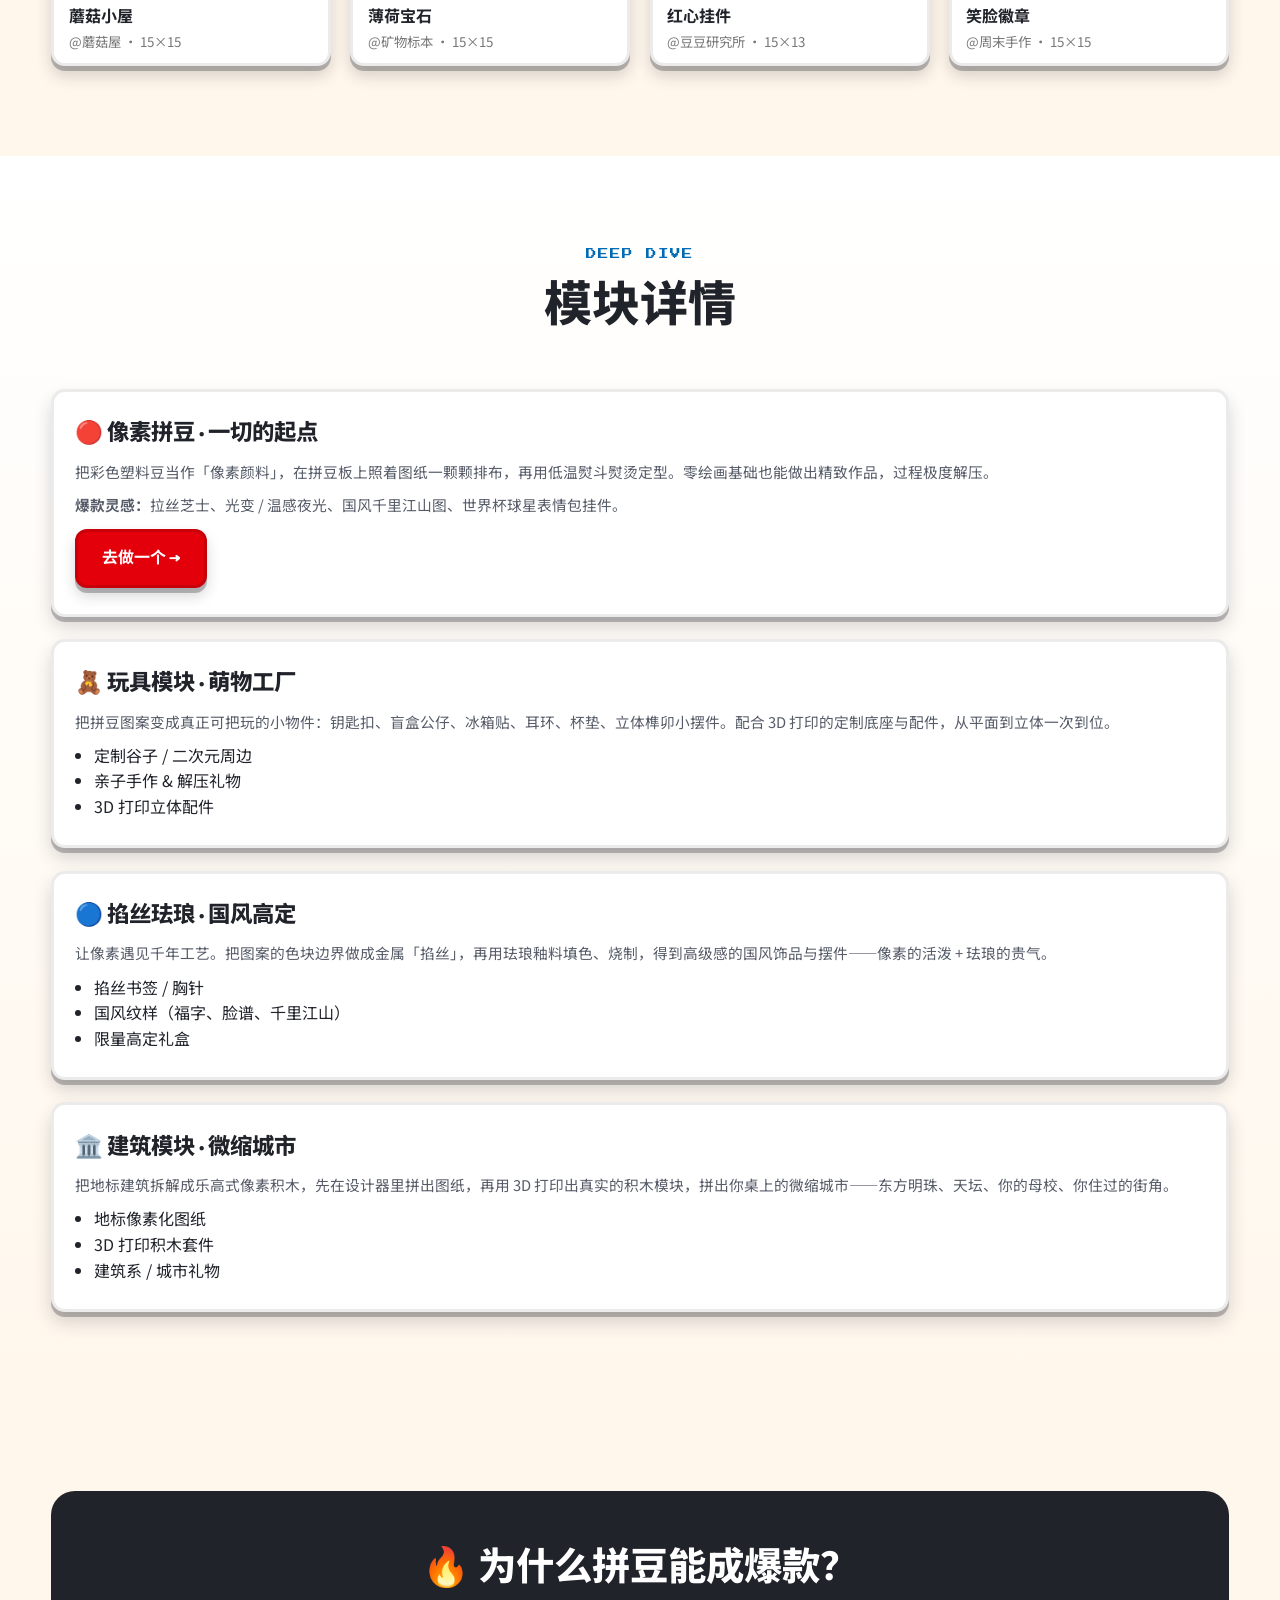
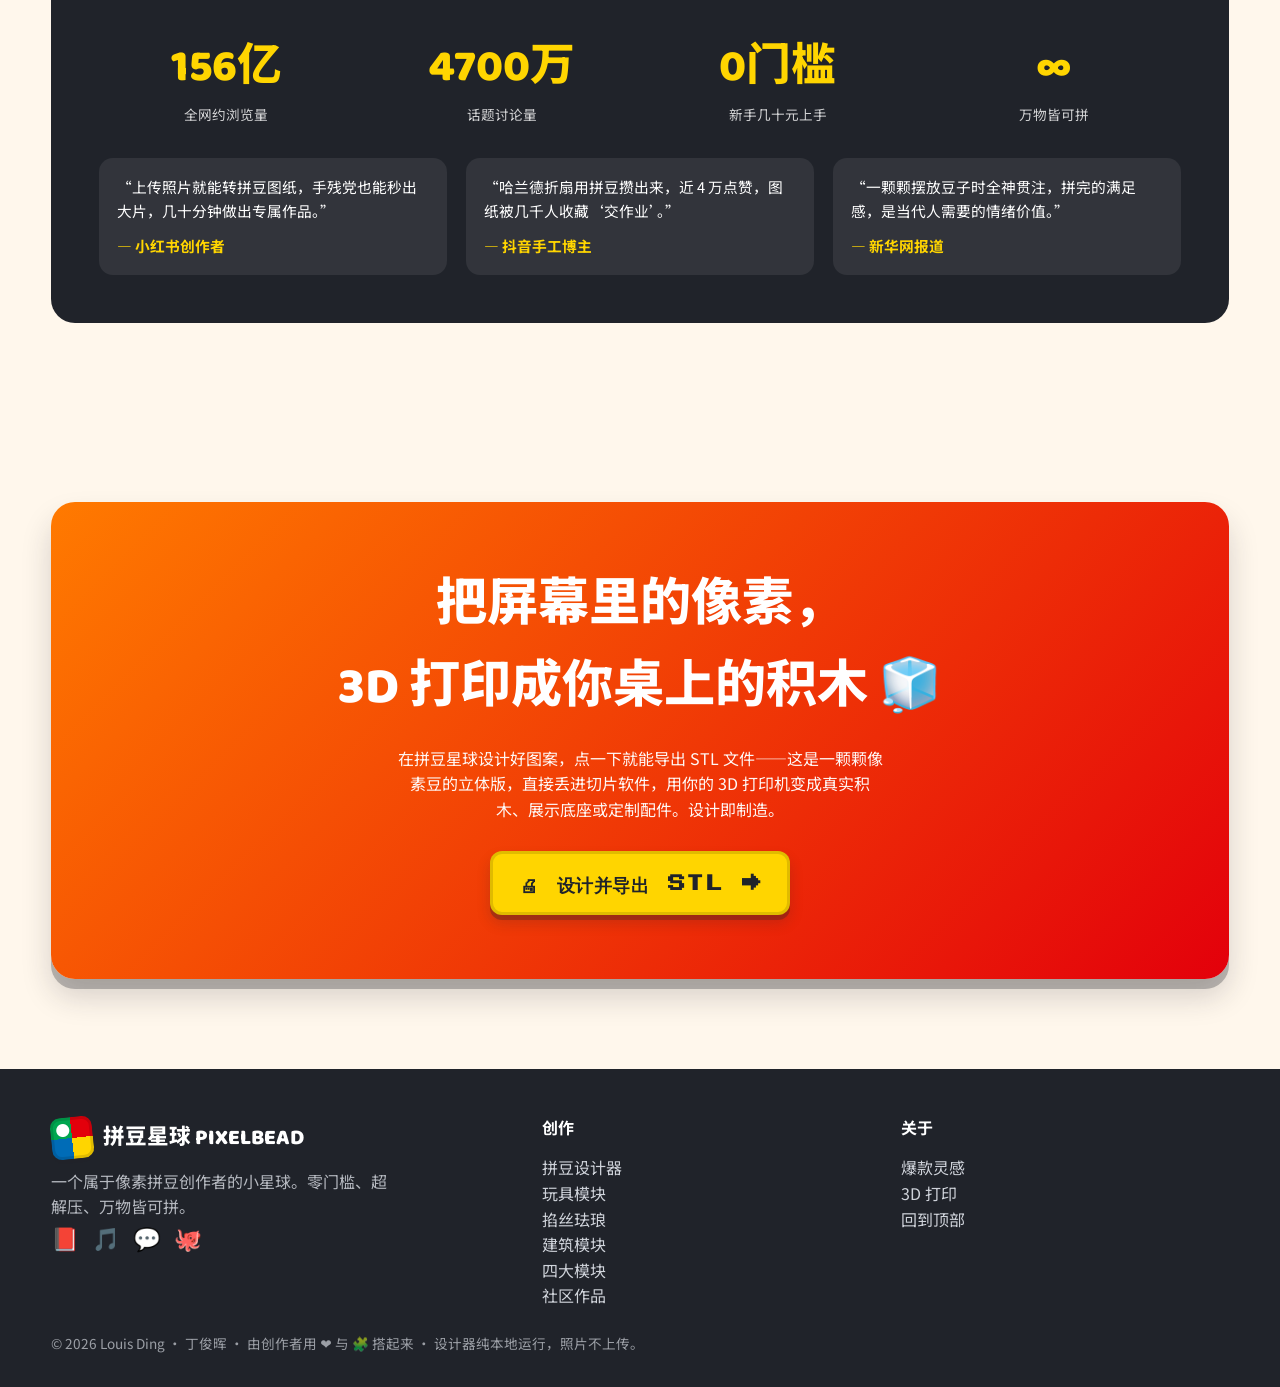
==== commit 48678257: "chore: replace footer copyright with author name (Louis Ding · 丁俊晖)" ====
--- a/200.html
+++ b/200.html
@@ -217,7 +217,7 @@
       <p><a href="#top">回到顶部</a></p>
     </div>
   </div>
-  <div class="wrap"><p class="small">© 2026 拼豆星球 PIXELBEAD · 由创作者用 ❤ 与 🧩 搭起来 · 设计器纯本地运行，照片不上传。</p></div>
+  <div class="wrap"><p class="small">© 2026 Louis Ding · 丁俊晖 · 由创作者用 ❤ 与 🧩 搭起来 · 设计器纯本地运行，照片不上传。</p></div>
 </footer>
 
 <script src="assets/js/bead-core.js"></script>
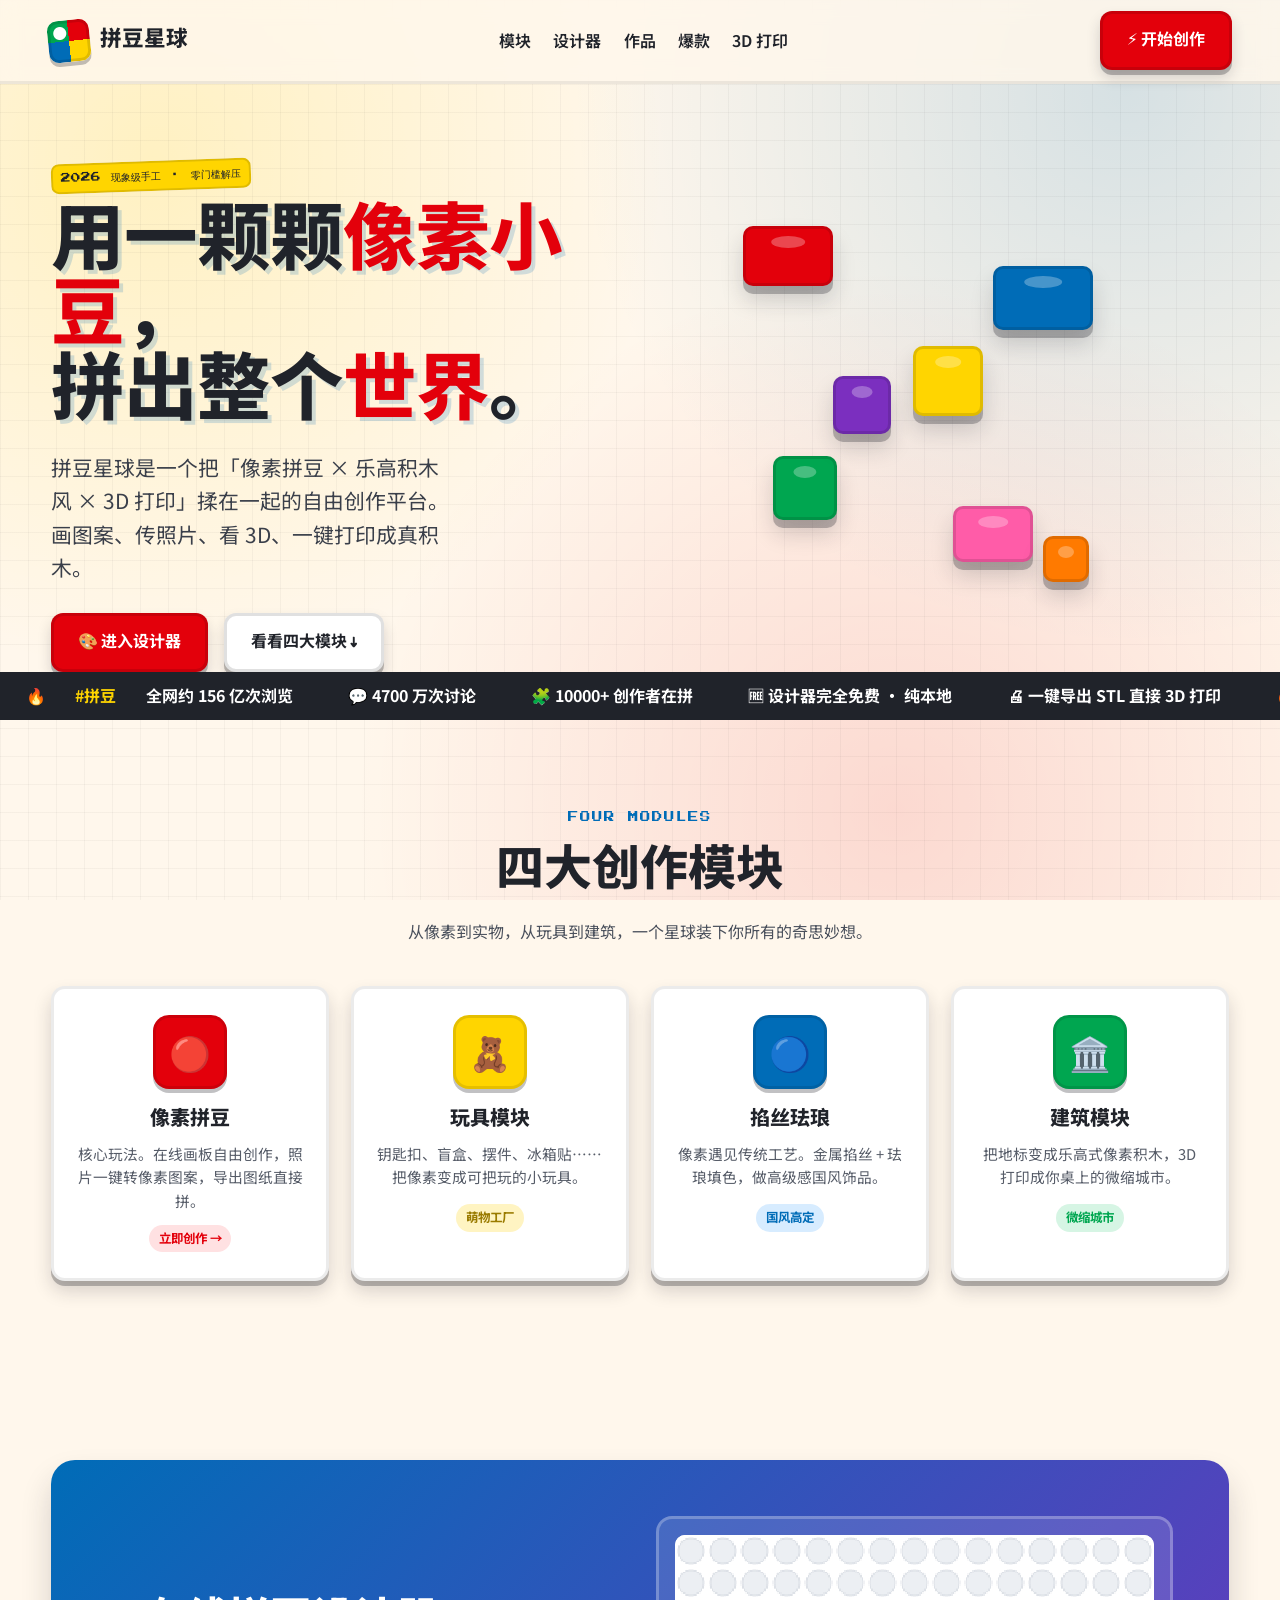
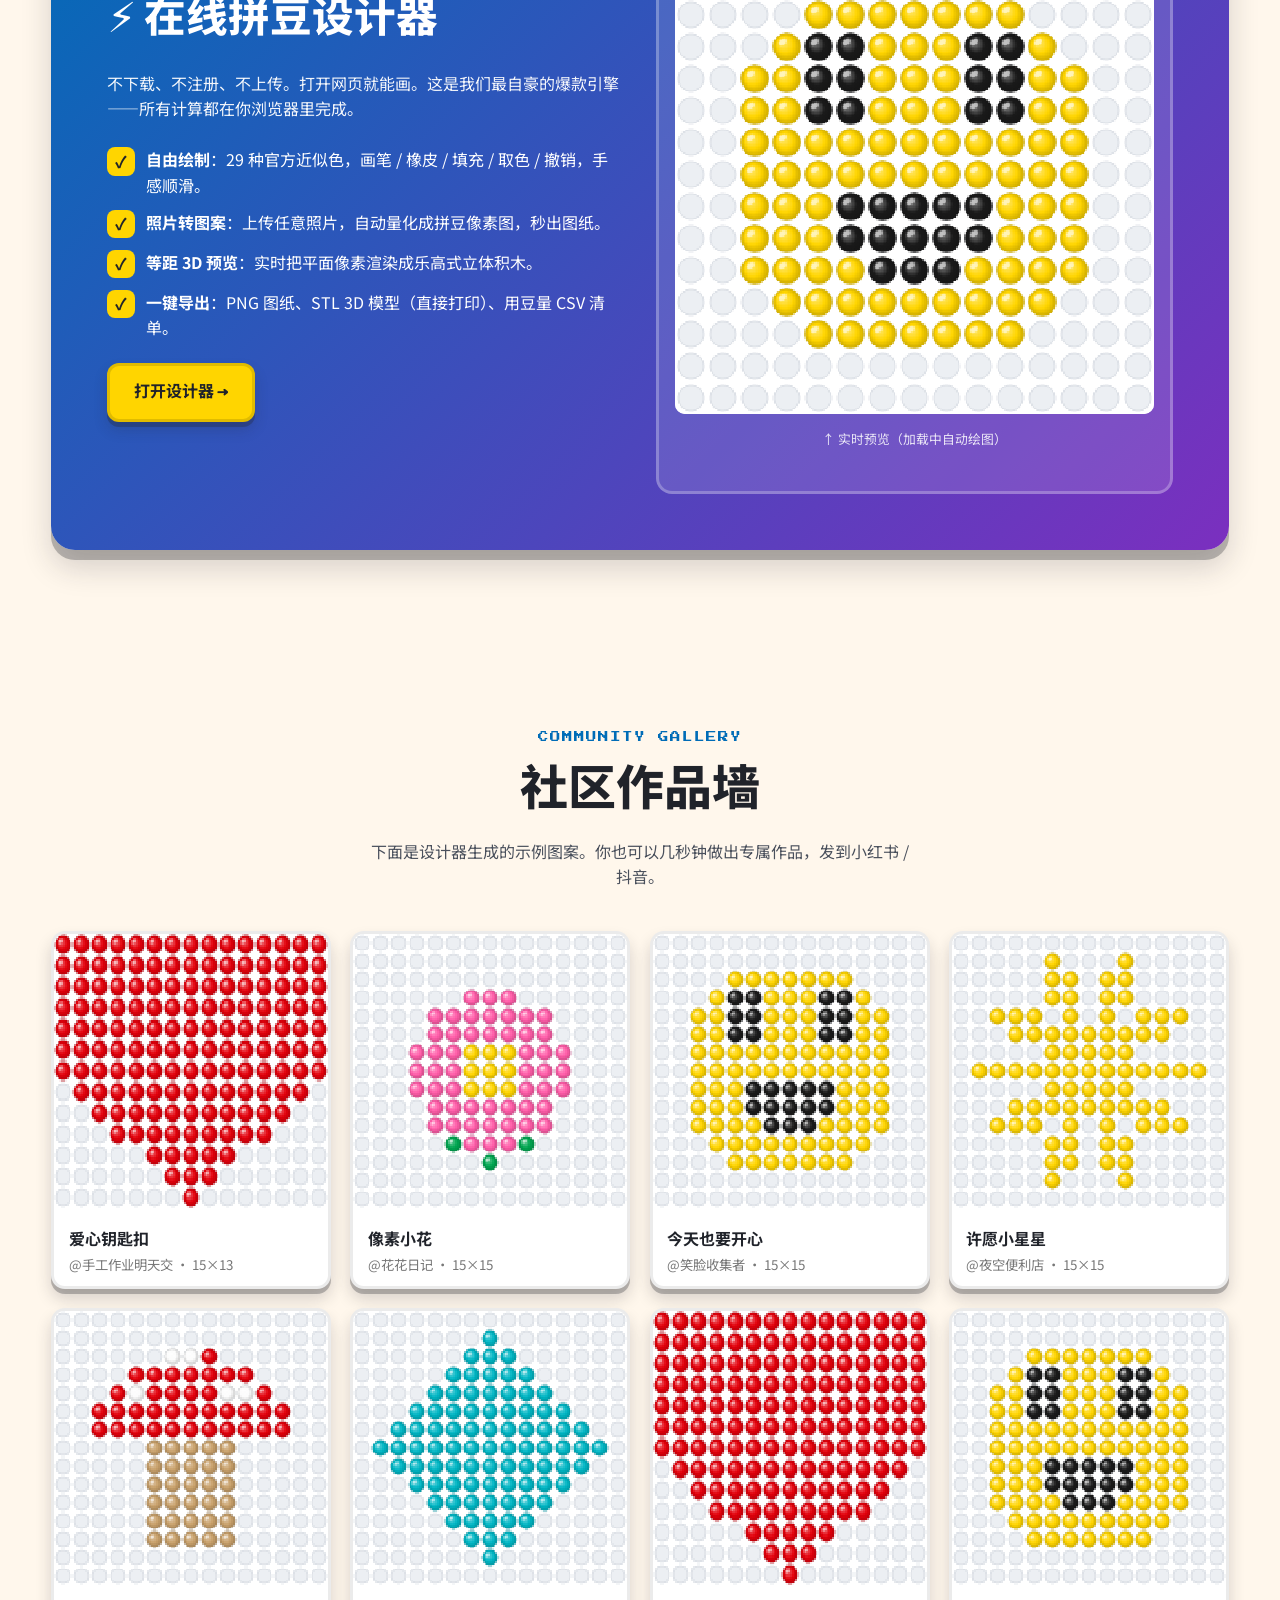
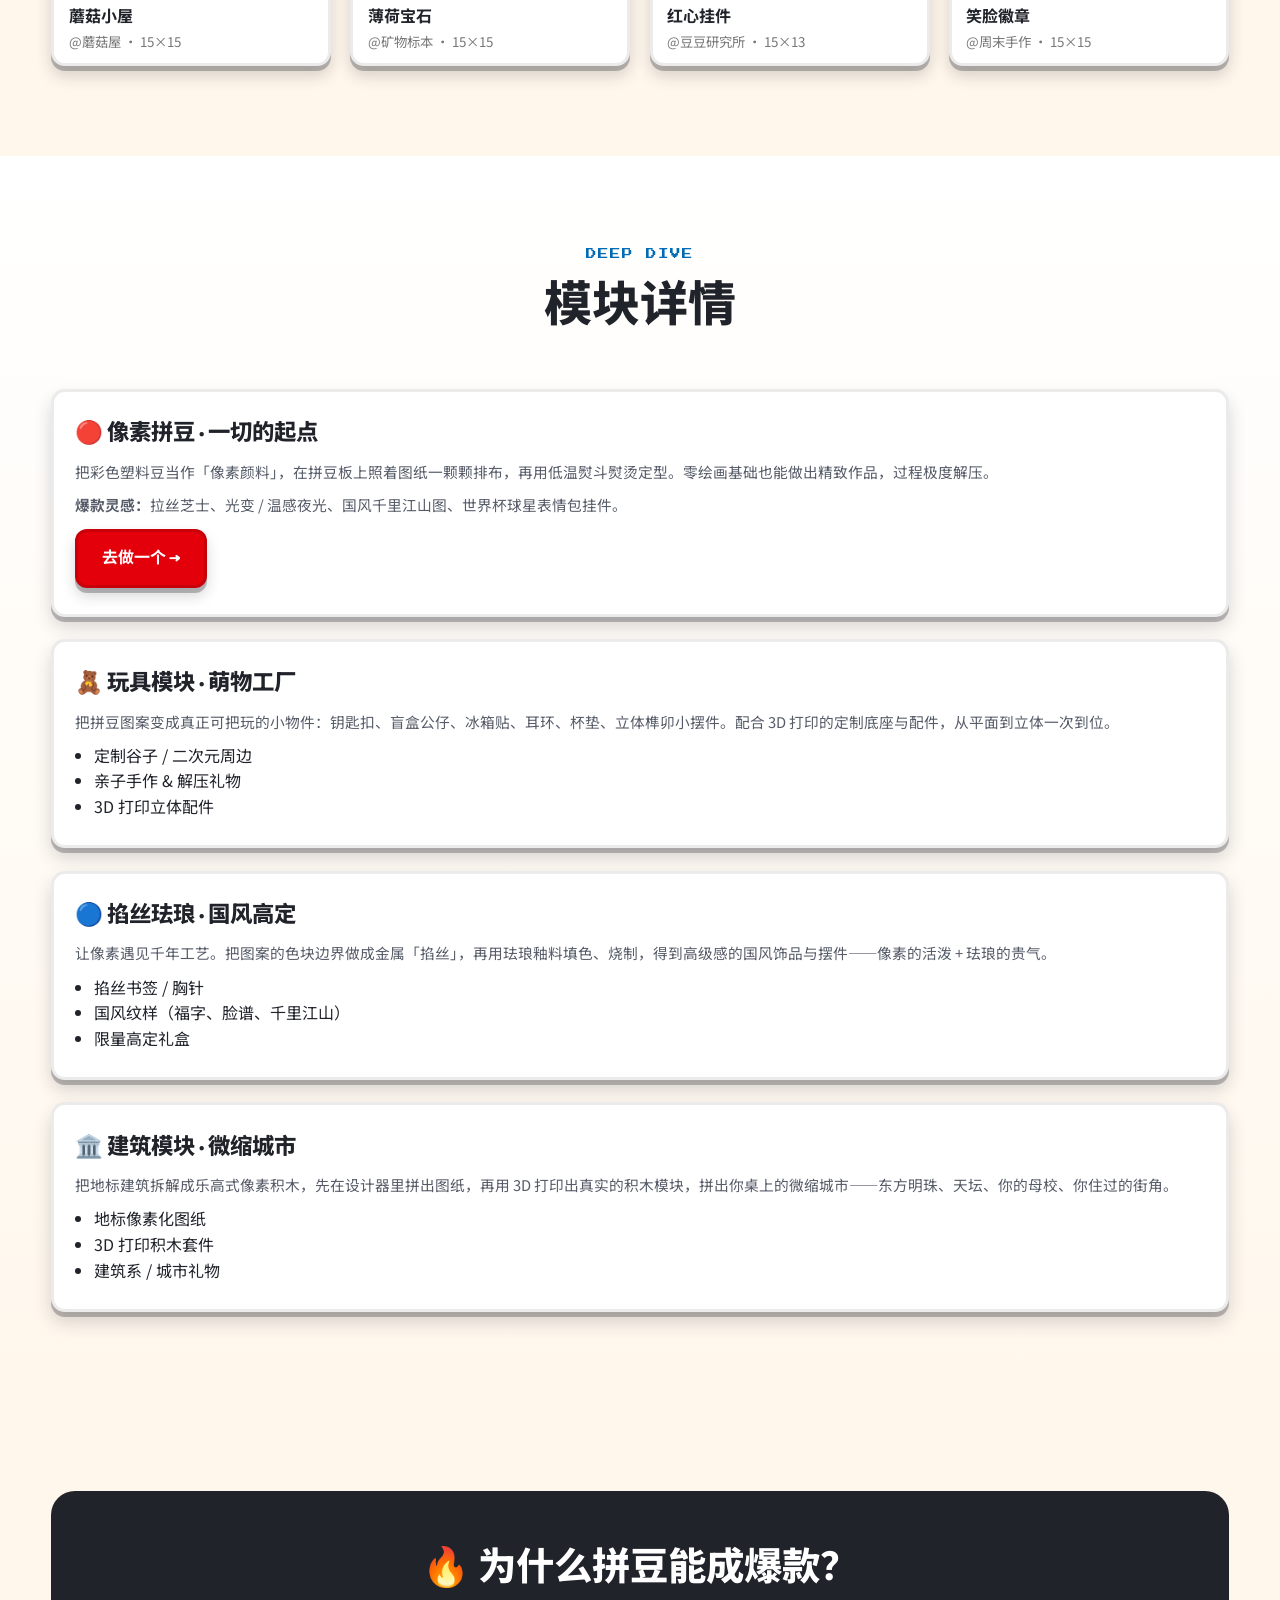
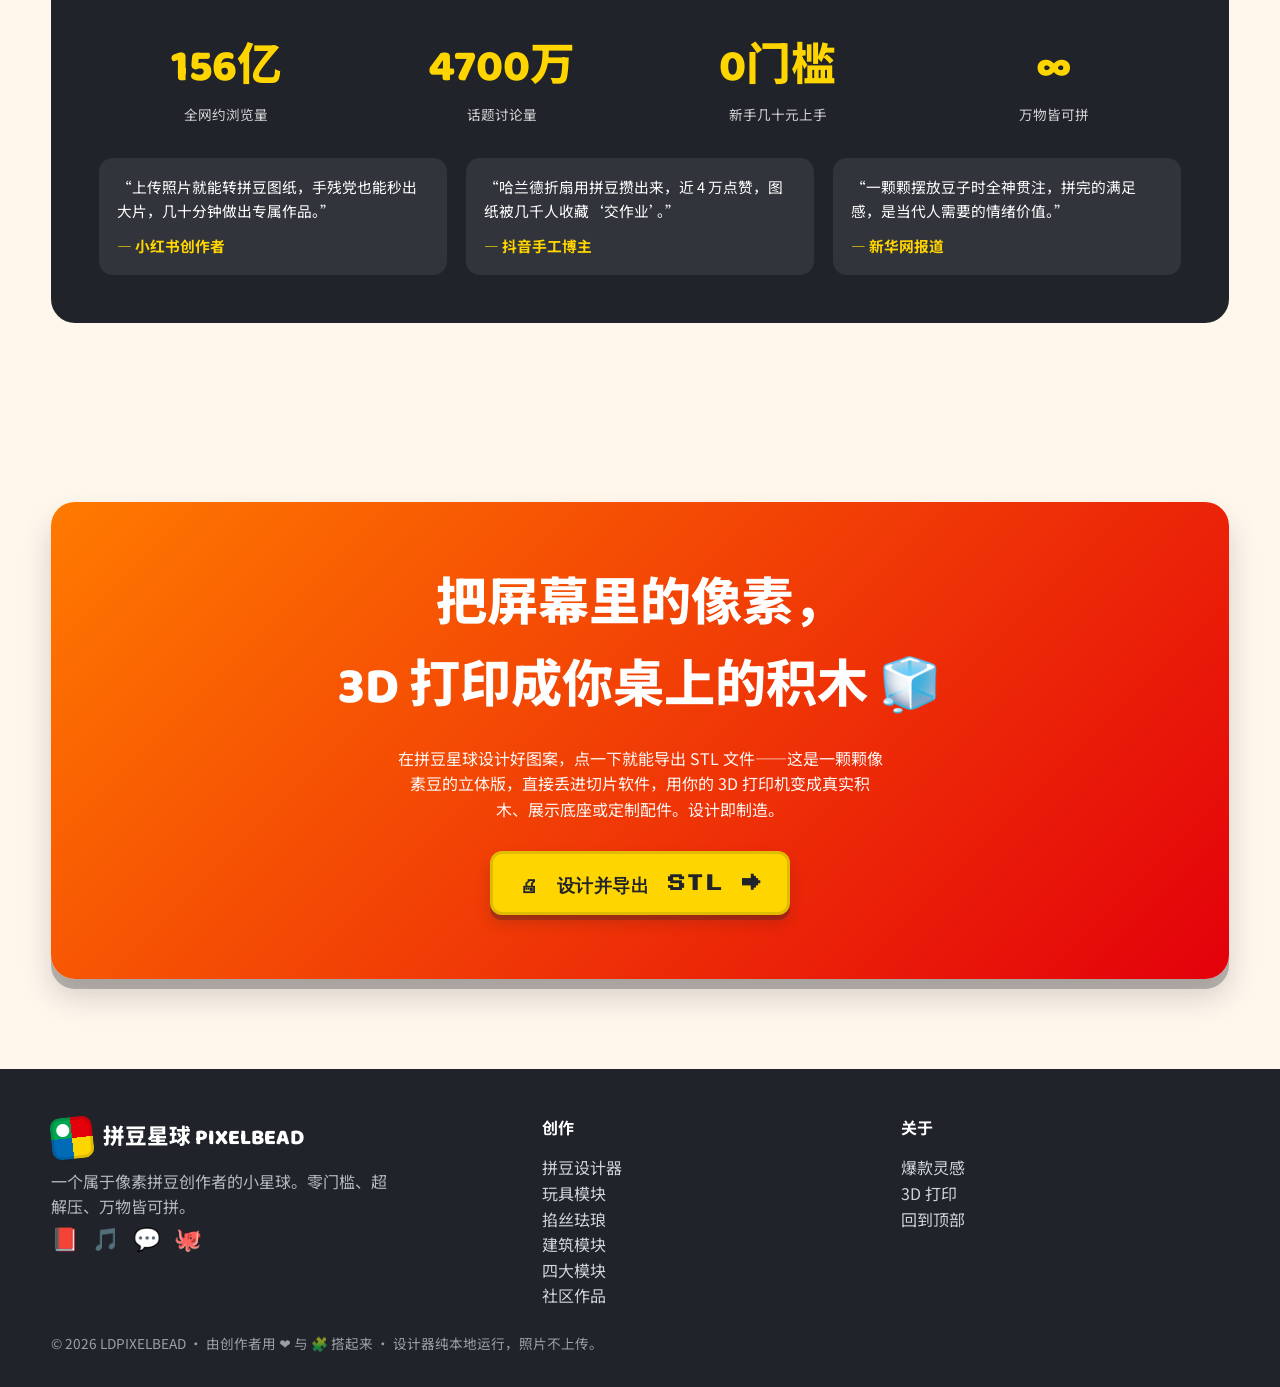
==== commit af780510: "chore: copyright -> LDPIXELBEAD" ====
--- a/200.html
+++ b/200.html
@@ -217,7 +217,7 @@
       <p><a href="#top">回到顶部</a></p>
     </div>
   </div>
-  <div class="wrap"><p class="small">© 2026 Louis Ding · 丁俊晖 · 由创作者用 ❤ 与 🧩 搭起来 · 设计器纯本地运行，照片不上传。</p></div>
+  <div class="wrap"><p class="small">© 2026 LDPIXELBEAD · 由创作者用 ❤ 与 🧩 搭起来 · 设计器纯本地运行，照片不上传。</p></div>
 </footer>
 
 <script src="assets/js/bead-core.js"></script>
